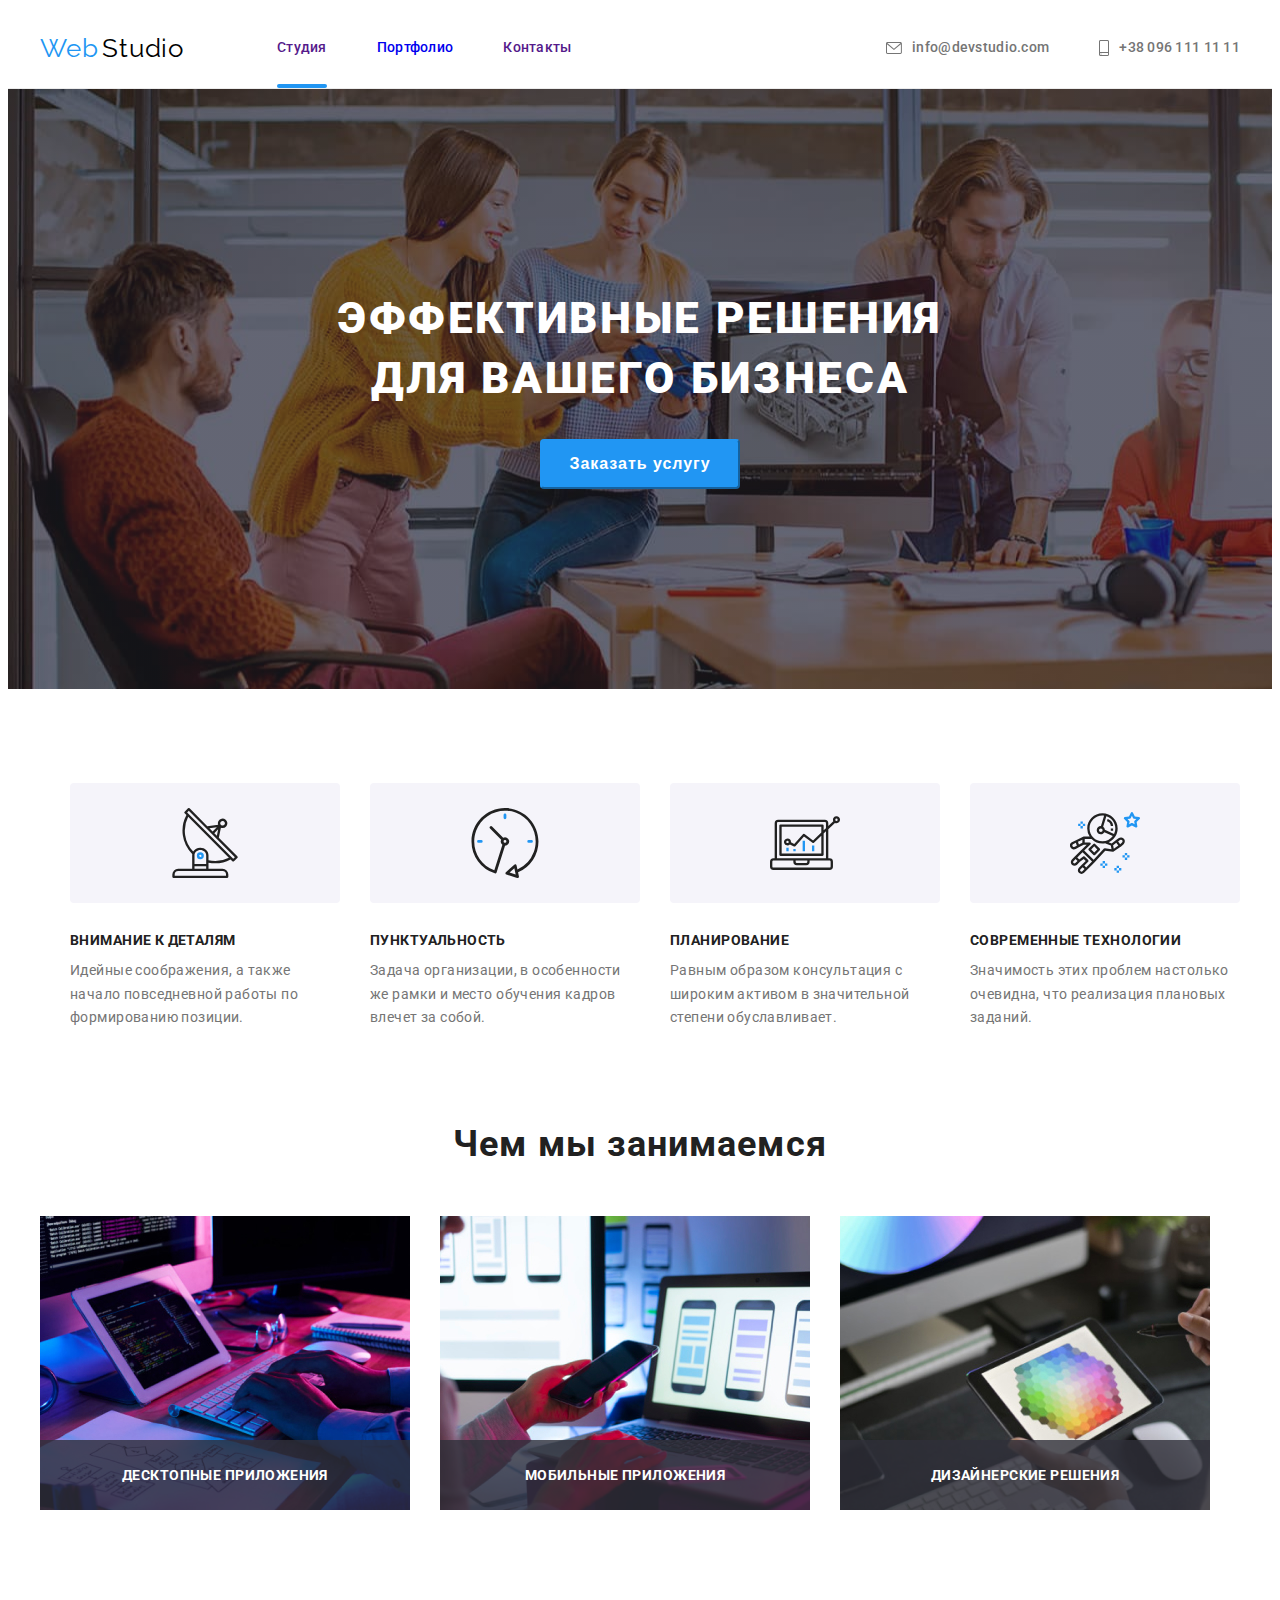
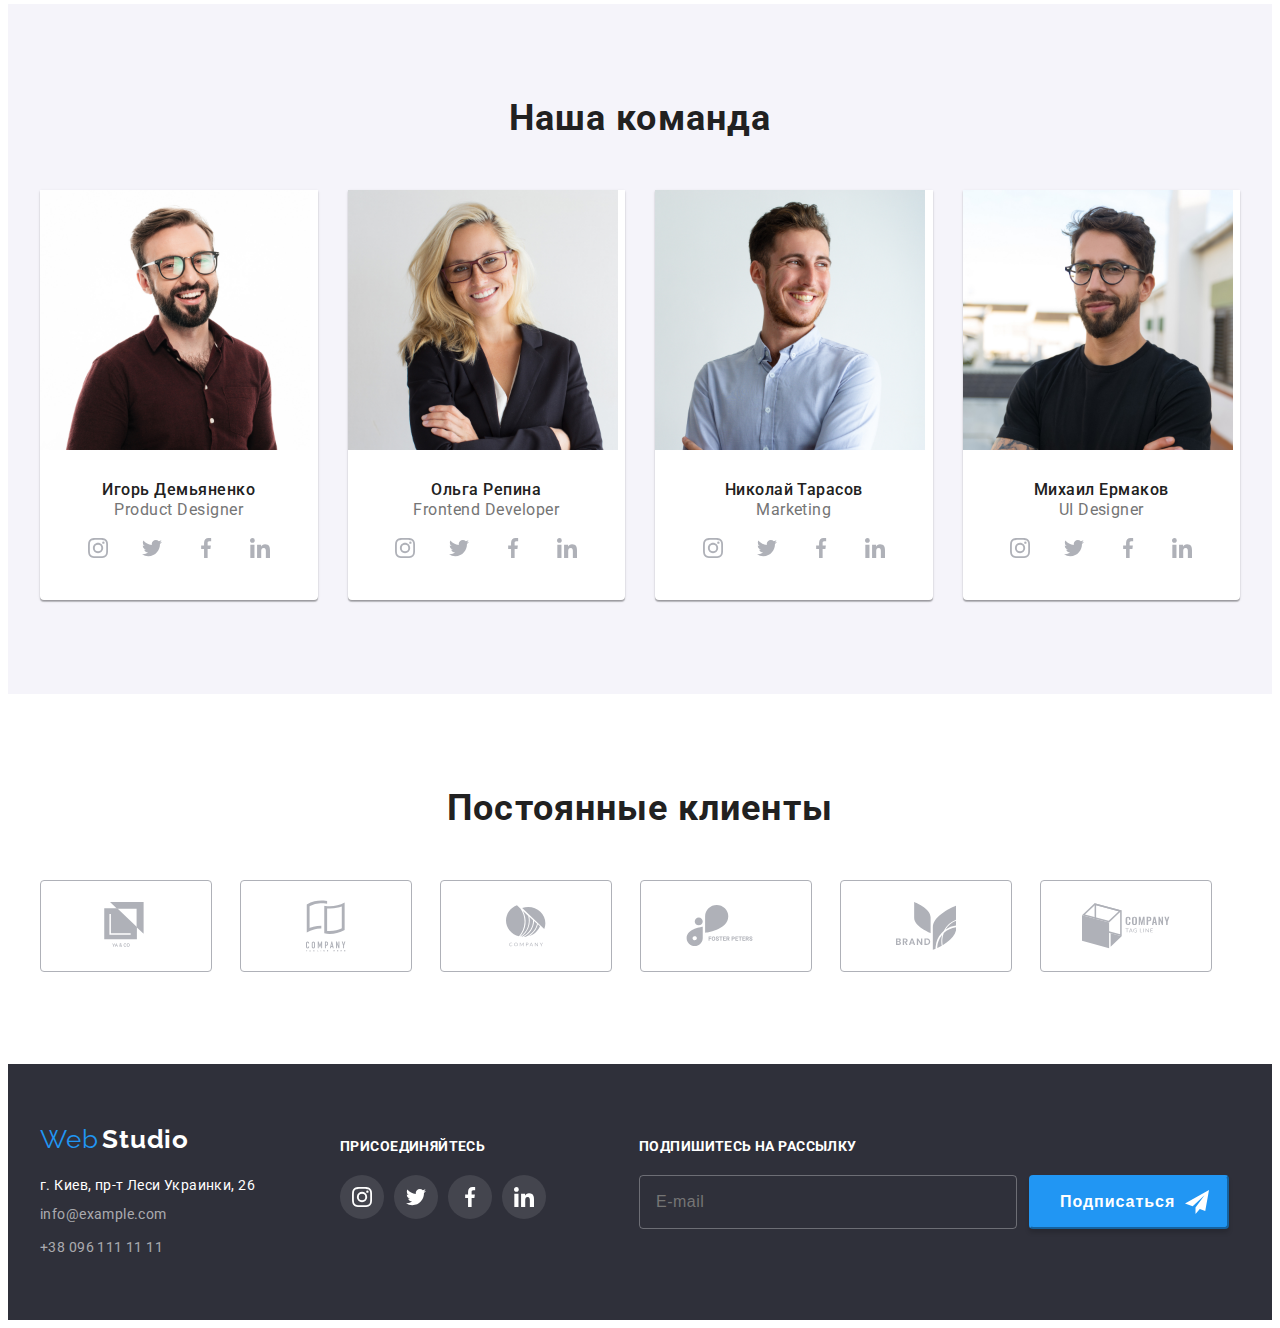
==== index.html @ baf5a460 "клонування д/з №6" ====
<!DOCTYPE html>
<html lang="ru">
<head>
    <meta charset="UTF-8">
    <meta http-equiv="X-UA-Compatible" content="IE=edge">
    <meta name="viewport" content="width=device-width, initial-scale=1.0">
    <link rel="preconnect" href="https://fonts.gstatic.com">
    <link href="https://fonts.googleapis.com/css2?family=Raleway:wght@700&family=Roboto:wght@400;500;700;900&display=swap" rel="stylesheet">
    <link rel="stylesheet" href="https://cdnjs.cloudflare.com/ajax/libs/modern-normalize/1.0.0/modern-normalize.min.css" integrity="sha512-ISS7cAi1PEhQ8jnbJpJZMd29NlhNj4AWYyLOSp2CE/CsHxTCu+r+t0D2yoJudVrd0/8fTVPUVDzY5Tvli75u/g==" crossorigin="anonymous" />
    <link rel="stylesheet" href="./css/styles.css">
    <title>Web Studio</title>
</head>
<body>
    <!--Header-->
    <header class="header">
        <div class="container">
            <div class="header-container">
                <nav class="navigation">
                    <a class="navigation-title link" href="" lang="en">
                        <span class="web">Web</span>
                        <span class="studio">Studio</span>
                    </a>
                    <ul class="navigation-list list">
                        <li class="navigation-item">
                            <a class="navigation-link link current" href="">Студия</a>
                        </li>
                        <li class="navigation-item">
                            <a class="navigation-link link" href="./portfolio.html">Портфолио</a>
                        </li>
                        <li class="navigation-item">
                            <a class="navigation-link link" href="">Контакты</a>
                        </li>
                    </ul>
                </nav>
                <ul class="communication-list list">
                    <li class="communication-list-link link">
                        <a class="mail-link link" href="mailto:info@devstudio.com">
                            <svg class="icon-mail">
                                <use href="./images/icons.svg#icon-mail" width="16px" height="12px"></use>
                            </svg>
                            info@devstudio.com
                        </a>
                    </li>
                    <li class="communication-list-link link">
                        <a class="tel-link link" href="tel:+380961111111">
                            <svg class="icon-smartphone">
                                <use href="./images/icons.svg#icon-smartphone" width="10px" height="16px"></use>
                            </svg>
                            +38 096 111 11 11
                        </a>
                    </li>
                </ul>             
            </div>
        </div>
    </header>
    <!--Main-->
    <main>

        <!--HERO-->
            <section class="hero">
                <div class="hero-area">
                    <h1 class="hero-title">Эффективные решения для вашего бизнеса</h1>
                    <button class="hero-btn" type="button" data-modal-open>Заказать услугу</button>
                </div>
            </section>

        <!--Features-->
            <section class="features">
                <div class="features-area container">
                    <ul class="features-list list">
                        <li class="features-item">
                            <div class="features-container">
                                <svg class="features-icons">
                                    <use href="./images/icons.svg#icon-antenna" width="70px" height="70px"></use>
                                </svg>
                            </div>
                            <h3 class="features-title">Внимание к деталям</h3>
                            <p class="features-text">Идейные соображения, а также начало повседневной работы по формированию позиции.</p>
                        </li>
                        <li class="features-item">
                            <div class="features-container">
                                <svg class="features-icons">
                                    <use href="./images/icons.svg#icon-clock" width="70px" height="70px"></use>
                                </svg>
                            </div>
                            <h3 class="features-title">Пунктуальность</h3>
                            <p class="features-text">Задача организации, в особенности же рамки и место обучения кадров влечет за собой.</p>
                        </li>
                        <li class="features-item">
                            <div class="features-container">
                                <svg class="features-icons">
                                    <use href="./images/icons.svg#icon-diagram" width="70px" height="70px"></use>
                                </svg>
                            </div>
                            <h3 class="features-title">Планирование</h3>
                            <p class="features-text">Равным образом консультация с широким активом в значительной степени обуславливает.</p>
                        </li>
                        <li class="features-item">
                            <div class="features-container">
                                <svg class="features-icons">
                                    <use href="./images/icons.svg#icon-astronaut" width="70px" height="70px"></use>
                                </svg>
                            </div>
                            <h3 class="features-title">Современные технологии</h3>
                            <p class="features-text">Значимость этих проблем настолько очевидна, что реализация плановых заданий.</p>
                        </li>
                    </ul>
                </div>
            </section>

        <!--About-->
            <section class="about container">
                <div class="about-area">
                    <h2 class="about-title title">Чем мы занимаемся</h2>
                    <ul class="about-list list">
                        <li class="about-img">
                          <img class="about-img-item" src="./images/about/about-1.jpg" alt="чем мы занимаемся" width="370" height="294">
                          <div class="img-text-container">
                            <p class="about-img-text">Десктопные приложения</p>
                          </div>                         
                        </li>
                        <li class="about-img">
                           <img class="about-img-item" src="./images/about/about-2.jpg" alt="чем мы занимаемся" width="370" height="294">
                           <div class="img-text-container">
                            <p class="about-img-text">Мобильные приложения</p>
                           </div>
                            
                        </li>
                        <li class="about-img">
                           <img class="about-img-item" src="./images/about/about-3.jpg" alt="чем мы занимаемся" width="370" height="294">
                           <div class="img-text-container">
                            <p class="about-img-text">Дизайнерские решения</p>
                           </div>
                           
                        </li>
                    </ul>
                </div>
            </section>

        <!--Team-->
            <section class="team">
                <div class="team-area container">
                    <h2 class="team-title title">Наша команда</h2>
                    <ul class="team-list list">
                        <li class="team-info">
                            <img class="team-img" src="./images/team/igor.jpg" alt="Игорь Демьяненко" width="270" height="260">
                            <div class="team-info-container">
                                <h3 class="team-developer" lang="ru">Игорь Демьяненко</h3>
                                <p class="team-developer-direction" lang="en">Product Designer</p>
                                    <ul class="team-social-list">
                                        <li class="social-list list">
                                            <a href="" class="social-link link">
                                                <svg class="social-link-icon">
                                                    <use href="./images/icons.svg#icon-instagram" width="20px" height="20px"></use>
                                                </svg>
                                            </a>
                                        </li>
                                        <li class="social-list list">
                                            <a href="" class="social-link link">
                                                <svg class="social-link-icon">
                                                    <use href="./images/icons.svg#icon-twitter" width="20px" height="20px"></use>
                                                </svg>
                                            </a>
                                        </li>
                                        <li class="social-list list">
                                            <a href="" class="social-link link">
                                                <svg class="social-link-icon">
                                                    <use href="./images/icons.svg#icon-facebook" width="20px" height="20px"></use>
                                                </svg>
                                            </a>
                                        </li>
                                        <li class="social-list list">
                                            <a href="" class="social-link link">
                                                <svg class="social-link-icon">
                                                    <use href="./images/icons.svg#icon-linkedin" width="20px" height="20px"></use>
                                                </svg>
                                            </a>
                                        </li>
                                    </ul> 
                            </div>

                        </li>
                        <li class="team-info">
                            <img class="team-img" src="./images/team/olga.jpg" alt="Ольга Репина" width="270" height="260">
                            <div class="team-info-container">
                                <h3 class="team-developer" lang="ru">Ольга Репина</h3>
                                <p class="team-developer-direction" lang="en">Frontend Developer</p>
                                <ul class="team-social-list">
                                        <li class="social-list list">
                                            <a href="" class="social-link link">
                                                <svg class="social-link-icon">
                                                    <use href="./images/icons.svg#icon-instagram" width="20px" height="20px"></use>
                                                </svg>
                                            </a>
                                        </li>
                                        <li class="social-list list">
                                            <a href="" class="social-link link">
                                                <svg class="social-link-icon">
                                                    <use href="./images/icons.svg#icon-twitter" width="20px" height="20px"></use>
                                                </svg>
                                            </a>
                                        </li>
                                        <li class="social-list list">
                                            <a href="" class="social-link link">
                                                <svg class="social-link-icon">
                                                    <use href="./images/icons.svg#icon-facebook" width="20px" height="20px"></use>
                                                </svg>
                                            </a>
                                        </li>
                                        <li class="social-list list">
                                            <a href="" class="social-link link">
                                                <svg class="social-link-icon">
                                                    <use href="./images/icons.svg#icon-linkedin" width="20px" height="20px"></use>
                                                </svg>
                                            </a>
                                        </li>
                                    </ul>
                            </div>
                        </li>
                        <li class="team-info">
                            <img class="team-img" src="./images/team/nikolai.jpg" alt="Николай Тарасов" width="270" height="260">
                            <div class="team-info-container">
                                <h3 class="team-developer" lang="ru">Николай Тарасов</h3>
                                <p class="team-developer-direction" lang="en">Marketing</p>
                                <ul class="team-social-list">
                                        <li class="social-list list">
                                            <a href="" class="social-link link">
                                                <svg class="social-link-icon">
                                                    <use href="./images/icons.svg#icon-instagram" width="20px" height="20px"></use>
                                                </svg>
                                            </a>
                                        </li>
                                        <li class="social-list list">
                                            <a href="" class="social-link link">
                                                <svg class="social-link-icon">
                                                    <use href="./images/icons.svg#icon-twitter" width="20px" height="20px"></use>
                                                </svg>
                                            </a>
                                        </li>
                                        <li class="social-list list">
                                            <a href="" class="social-link link">
                                                <svg class="social-link-icon">
                                                    <use href="./images/icons.svg#icon-facebook" width="20px" height="20px"></use>
                                                </svg>
                                            </a>
                                        </li>
                                        <li class="social-list list">
                                            <a href="" class="social-link link">
                                                <svg class="social-link-icon">
                                                    <use href="./images/icons.svg#icon-linkedin" width="20px" height="20px"></use>
                                                </svg>
                                            </a>
                                        </li>
                                    </ul>
                            </div>
                        </li>
                        <li class="team-info">
                            <img class="team-img" src="./images/team/michail.jpg" alt="Михаил Ермаков" width="270" height="260">
                            <div class="team-info-container">
                                <h3 class="team-developer" lang="ru">Михаил Ермаков</h3>
                                <p class="team-developer-direction" lang="en">UI Designer</p>
                                <ul class="team-social-list">
                                        <li class="social-list list">
                                            <a href="" class="social-link link">
                                                <svg class="social-link-icon">
                                                    <use href="./images/icons.svg#icon-instagram" width="20px" height="20px"></use>
                                                </svg>
                                            </a>
                                        </li>
                                        <li class="social-list list">
                                            <a href="" class="social-link link">
                                                <svg class="social-link-icon">
                                                    <use href="./images/icons.svg#icon-twitter" width="20px" height="20px"></use>
                                                </svg>
                                            </a>
                                        </li>
                                        <li class="social-list list">
                                            <a href="" class="social-link link">
                                                <svg class="social-link-icon">
                                                    <use href="./images/icons.svg#icon-facebook" width="20px" height="20px"></use>
                                                </svg>
                                            </a>
                                        </li>
                                        <li class="social-list list">
                                            <a href="" class="social-link link">
                                                <svg class="social-link-icon">
                                                    <use href="./images/icons.svg#icon-linkedin" width="20px" height="20px"></use>
                                                </svg>
                                            </a>
                                        </li>
                                    </ul>
                            </div>
                        </li>
                    </ul>
                </div>
            </section>
        <!--Clients-->
        <section class="clients">
            <div class="clients-container container">
                <h2 class="clients-title title">Постоянные клиенты</h2>
                <ul class="clients-list list">
                    <li class="clients-list-link link">                       
                            <a class="clients-link" href="">
                                <svg class="clients-icon icon-1">
                                    <use href="./images/icons.svg#icon-logo1" width="44px" height="48px"></use>
                                </svg>
                            </a>
                            </li>
                    <li class="clients-list-link link">
                        <a class="clients-link" href="">
                            <svg class="clients-icon icon-2">
                                <use href="./images/icons.svg#icon-logo2" width="40px" height="52px"></use>
                            </svg>
                        </a>
                    </li>
                    <li class="clients-list-link link">
                        <a class="clients-link" href="">
                            <svg class="clients-icon icon-3">
                                <use href="./images/icons.svg#icon-logo3" width="40px" height="42px"></use>
                            </svg>
                        </a>
                    </li>
                    <li class="clients-list-link link">
                        <a class="clients-link" href="">
                            <svg class="clients-icon icon-4">
                                <use href="./images/icons.svg#icon-logo4" width="80px" height="42px"></use>
                            </svg>
                        </a>
                    </li>
                    <li class="clients-list-link link">
                        <a class="clients-link" href="">
                            <svg class="clients-icon icon-5">
                                <use href="./images/icons.svg#icon-logo5" width="60px" height="48px"></use>
                            </svg>
                        </a>
                    </li>
                    <li class="clients-list-link link">
                        <a class="clients-link" href="">
                            <svg class="clients-icon icon-6">
                                <use href="./images/icons.svg#icon-logo6" width="88px" height="46px"></use>
                            </svg>
                        </a>
                    </li>

                </ul>
            </div>
        </section>
    </main>
    <!--Footer-->
    <footer class="footer">
        <div class="footer-container container">
            <div class="footer-item-container">
                <a class="footer-title link" href="" lang="en">
                    <div class="footer-title-container">
                        <span class="web">Web</span>
                        <span class="footer-studio">Studio</span>
                    </div>
                </a>
                <address class="address container">
                    <div class="add-container">
                        <ul class="address-list list">
                            <li class="add-list-link">
                                <a class="address-link link" href="https://goo.gl/maps/1xMKTDYnkmWsLrc38" target="blank">г.
                                    Киев,
                                    пр-т
                                    Леси Украинки, 26
                                </a>
                            </li>
                            <li class="add-list-link">
                                <a class="address-mail-tel link" href="mailto:info@example.com">info@example.com</a>
                            </li>
                            <li class="add-list-link">
                                <a class="address-mail-tel link" href="tel:+380961111111">+38 096 111 11 11</a>
                            </li>
                        </ul>
                    </div>
                </address>
            </div>
            <div class="social-container">
                <b class="social-title">присоединяйтесь</b>
                <ul class="footer-social-list list">
                    <li class="footer-social-links">
                        <a href="" class="footer-social-link link">
                            <svg class="social-link-icon">
                                <use href="./images/icons.svg#icon-instagram" width="20px" height="20px"></use>
                            </svg>
                        </a>
                    </li>
                    <li class="footer-social-links">
                        <a href="" class="footer-social-link link">
                            <svg class="social-link-icon">
                                <use href="./images/icons.svg#icon-twitter" width="20px" height="20px"></use>
                            </svg>
                        </a>
                    </li>
                    <li class="footer-social-links">
                        <a href="" class="footer-social-link link">
                            <svg class="social-link-icon">
                                <use href="./images/icons.svg#icon-facebook" width="20px" height="20px"></use>
                            </svg>
                        </a>
                    </li>
                    <li class="footer-social-links">
                        <a href="" class="footer-social-link link">
                            <svg class="social-link-icon">
                                <use href="./images/icons.svg#icon-linkedin" width="20px" height="20px"></use>
                            </svg>
                        </a>
                    </li>
                </ul>
            </div>
            <form action="" class="footer-active-form">
                <div class="footer-active">
                    <b class="footer-active-title">Подпишитесь на рассылку</b>
                    <label class="footer-mail">
                        <input type="email" name="footer-user-mail" class="footer-user-mail" placeholder="E-mail" autocomplete="off">
                        <button type="submit" class="footer-btn">Подписаться
                            <svg class="footer-btn-icon" width="24" height="24">
                                <use href="./images/icons.svg#icon-footer-send"></use>
                            </svg>
                        </button>
                    </label>  
                </div>
            </form>
          
        </div>
    </footer>

<!--Modal window-->

    <div class="backdrop is-hidden" data-modal>
        <div class="modal">
            <button class="modal-close-btm" type="button" data-modal-close>
                <svg class="close-btm-item" width="18px" height="18px">
                    <use href="./images/icons.svg#icon-close-btm"></use>
                </svg>
            </button>

            <b class="modal-title">Оставьте свои данные, мы вам перезвоним</b>

            <form action="" class="modal-form">

                <label class="modal-form-field">
                    Имя
                    <span class="modal-form-input-wrapper">
                        <input type="text" name="user-name" class="modal-form-input" minlength="2" autocomplete="off">
                        <svg class="modal-icon icon-modal-name">
                            <use href="./images/icons.svg#icon-modal-name" width="12px" height="12px"></use>
                        </svg>
                    </span>
                </label>
                <label class="modal-form-field">
                    Телефон
                    <span class="modal-form-input-wrapper">
                        <input type="tel" name="user-phone" class="modal-form-input" pattern="[0-9]{3}-[0-9]{3}-[0-9]{2}-[0-9]{2}"
                            title="096-111-11-11" autocomplete="off">
                        <svg class="modal-icon icon-modal-tel">
                            <use href="./images/icons.svg#icon-modal-tel" width="13px" height="13px"></use>
                        </svg>
                    </span>
                </label>
                <label class="modal-form-field">
                    Почта
                    <span class="modal-form-input-wrapper">
                        <input type="email" name="user-mail" class="modal-form-input" autocomplete="off">
                        <svg class="modal-icon icon-modal-mail">
                            <use href="./images/icons.svg#icon-modal-mail" width="15px" height="12px"></use>
                        </svg>
                    </span>
                </label>
                <label class="modal-form-field">
                    Комментарий
                    <textarea name="user-message" class="modal-form-message" placeholder="Введите текст"></textarea>
                </label>
                <input type="checkbox" id="user-term" name="user-term" class="modal-form-term visually-hidden">
                <label for="user-term" class="modal-form-check-desc">Соглашаюсь с рассылкой и принимаю&nbsp;
                         <a class="modal-link" href="">Условия договора</a>
                </label>
                    <button type="submit" class="modal-form-btn">Отправить</button>
            </form>      
        </div>
    </div>

    <script src="./js/modal.js"></script>
</body>
</html>
---- css/styles.css ----
/* ===============UTILITES==============*/

:root {
  --main-font: "Roboto", sans-serif;
  --secondary-font: "Raleway", sans-serif;
  --btm-color: #2196f3;
  --main-color: #212121;
  --features-margtop: 10px;
  --features-margleft: 30px;
  --accent-color: #2196f3;
}

.link {
  text-decoration: none;
}

.list {
  list-style: none;
}

.address {
  font-style: normal;
}

body {
  font-family: var(--main-font);
  color: var(--main-color);
}

.container {
  width: 1200px;
  margin: 0 auto;
  padding-left: 15px;
  padding-right: 15px;
}

h1,
h2,
h3,
h4,
h5,
h6 {
  margin: 0;
}

img,
a,
p {
  display: block;
}

ul,
ol,
p {
  margin: 0px;
  padding: 0px;
}

.visually-hidden {
  position: absolute;
  clip: rect(1px 1px 1px 1px); /* IE6, IE7 */
  clip: rect(1px, 1px, 1px, 1px);
  padding: 0;
  border: 0;
  height: 1px;
  width: 1px;
  overflow: hidden;
}

/* ===============END UTILITES==============*/

/* ===============HEADER==============*/
.header {
  border-bottom: 1px solid #ececec;
}

.header-container {
  max-height: 80px;
  display: flex;
  align-items: center;
}

.navigation {
  display: flex;
  align-items: center;
}
.navigation-title {
  margin-right: 93px;
}

.web {
  font-family: var(--secondary-font);
  font-size: 26px;
  line-height: 1.19;
  letter-spacing: 0.03em;
  color: #2196f3;
}

.studio {
  padding-top: 24px;
  padding-bottom: 25px;

  font-family: var(--secondary-font);
  font-size: 26px;
  line-height: 1.19;
  letter-spacing: 0.03em;
  color: #000000;
}

.navigation-list {
  margin: 0;
  display: flex;
  padding-left: 0;
}

.navigation-item:not(:last-child) {
  margin-right: 50px;
}

.navigation-item {
  position: relative;
}

.navigation-link {
  padding-top: 32px;
  padding-bottom: 32px;
  display: block;
  font-weight: 500;
  font-size: 14px;
  line-height: 1.14;
  letter-spacing: 0.02em;

  transition: color 250ms cubic-bezier(0.4, 0, 0.2, 1);
}

.current::after {
  position: absolute;

  content: "";
  display: block;
  width: 100%;
  height: 4px;
  bottom: 0;
  background-color: #2196f3;
  border-radius: 2px;

  opacity: 1;
}

.navigation-link:hover,
.navigation-link:focus {
  color: var(--btm-color);
  transition: color 250ms cubic-bezier(0.4, 0, 0.2, 1);
}

.communication-list {
  margin: 0px;
  display: flex;
  align-items: center;
  margin-left: auto;
}

.mail-link {
  display: flex;
  justify-content: center;
  align-items: center;

  margin-right: 50px;
  margin-left: auto;

  padding-top: 32px;
  padding-bottom: 32px;

  font-weight: 500;
  font-size: 14px;
  line-height: 1.14;
  letter-spacing: 0.02em;

  color: #757575;

  transition: color 250ms cubic-bezier(0.4, 0, 0.2, 1),
    fill 250ms cubic-bezier(0.4, 0, 0.2, 1);
}

.mail-link:hover,
.mail-link:focus {
  color: var(--btm-color);
  fill: var(--btm-color);

  transition: color 250ms cubic-bezier(0.4, 0, 0.2, 1),
    fill 250ms cubic-bezier(0.4, 0, 0.2, 1);
}

.icon-mail {
  width: 16px;
  height: 12px;
  margin-right: 10px;
  fill: currentColor;
}

.tel-link {
  display: flex;
  justify-content: center;
  align-items: center;

  padding-top: 32px;
  padding-bottom: 32px;

  font-weight: 500;
  font-size: 14px;
  line-height: 1.14;
  letter-spacing: 0.02em;
  color: #757575;

  transition: color 250ms cubic-bezier(0.4, 0, 0.2, 1),
    fill 250ms cubic-bezier(0.4, 0, 0.2, 1);
}

.tel-link:hover,
.tel-link:focus {
  color: var(--btm-color);
  fill: var(--btm-color);

  transition: color 250ms cubic-bezier(0.4, 0, 0.2, 1),
    fill 250ms cubic-bezier(0.4, 0, 0.2, 1);
}

.icon-smartphone {
  width: 10px;
  height: 16px;
  margin-right: 10px;
  fill: currentColor;
}

/* ===============END HEADER==============*/

/* ===============HERO==============*/
.hero {
  margin-bottom: 94px;
}

.hero-area {
  background-color: #2f303a;
  background-image: linear-gradient(
      rgba(47, 48, 58, 0.4),
      rgba(47, 48, 58, 0.4)
    ),
    url("../images/hero/bg.jpg");
  background-repeat: no-repeat;
  background-size: cover;
  text-align: center;
}

.hero-title {
  margin: auto;
  padding-top: 200px;
  margin-bottom: 30px;
}

.hero-title {
  width: 696px;
  font-weight: 900;
  font-size: 44px;
  line-height: 1.36;
  letter-spacing: 0.06em;
  text-transform: uppercase;
  color: #ffffff;
}

.hero-btn {
  width: 200px;
  height: 50px;
  padding: 0;
  margin-bottom: 200px;
}

.hero-btn {
  border-radius: 4px;
  border-color: var(--btm-color);

  font-weight: bold;
  font-size: 16px;
  line-height: 1.87;
  letter-spacing: 0.06em;
  cursor: pointer;
  background-color: var(--btm-color);
  color: white;
}
/* ===============END HERO==============*/

/* ===============FEATURES==============*/
.features {
  padding: 0%;
}

.features-area {
  margin-bottom: 94px;
}

.features-list {
  margin: 0px;
  padding-left: 0px;

  display: flex;
  margin-top: (-1 * var(--features-margtop));
  margin-left: (-1 * var(--features-margleft));
}

.features-item {
  flex-basis: calc((100%-90px) / 4);
  margin-left: var(--features-margleft);
}

.features-container {
  display: flex;
  width: 270px;
  height: 120px;
  background-color: #f5f4fa;
  border-radius: 4px;
  align-items: center;
  justify-content: center;

  margin-bottom: 30px;
}

.features-icons {
  width: 70px;
  height: 70px;
}

.features-title {
  font-weight: bold;
  font-size: 14px;
  line-height: 1.14;
  letter-spacing: 0.03em;
  text-transform: uppercase;
}
.features-text {
  margin-top: 10px;
  font-size: 14px;
  line-height: 1.71;
  letter-spacing: 0.03em;
  color: #757575;
}
/* ===============END FEATURES==============*/
/* ===============ABOUT==============*/
.about-area {
  text-align: center;
}

.about-list {
  display: flex;
  margin-top: 50px;
  margin-bottom: 94px;
  padding-left: 0px;
}

.about-img:not(:last-child) {
  padding-right: 30px;
}

.about-img {
  position: relative;
}

.img-text-container {
  position: absolute;

  display: flex;
  width: 370px;
  height: 70px;
  background-color: rgba(47, 48, 58, 0.8);

  align-items: center;
  justify-content: center;

  bottom: 0;
}

.about-img-text {
  font-family: var(--main-font);
  font-style: normal;
  font-weight: bold;
  font-size: 14px;
  line-height: 16px;
  letter-spacing: 0.03em;
  text-transform: uppercase;
  color: #ffffff;
}

.title {
  font-weight: bold;
  font-size: 36px;
  line-height: 1.16;
  letter-spacing: 0.03em;
}
/* ===============END ABOUT==============*/

/* ===============TEAM==============*/
.team {
  padding-bottom: 94px;
  background-color: #f5f4fa;
}

.team-title {
  text-align: center;
  padding-top: 94px;
  padding-bottom: 50px;
}
.team-list {
  display: flex;
  flex-wrap: wrap;
  margin-right: -30px;
  margin-top: -50px;
  padding-left: 0px;
  margin-bottom: 0px;
}

.team-info {
  flex-basis: calc((100% / 4) - 30px);
  margin-right: 30px;
  margin-top: 50px;

  width: 270px;
  background-color: #ffffff;
  box-shadow: 0px 1px 3px rgba(0, 0, 0, 0.12), 0px 1px 1px rgba(0, 0, 0, 0.14),
    0px 2px 1px rgba(0, 0, 0, 0.2);
  border-radius: 0px 0px 4px 4px;
}

.team-img {
  margin-bottom: 30px;
}
.team-info-container {
  text-align: center;
}

.team-developer {
  margin-bottom: 10px;

  font-weight: 500;
  font-size: 16px;
  line-height: 1.19;
  letter-spacing: 0.03em;
}

.team-developer-direction {
  margin: 0px;

  font-size: 16px;
  line-height: 1.19px;
  letter-spacing: 0.03em;
  color: #757575;
}

.team-social-list {
  display: flex;

  padding-left: 0px;
  align-items: center;
  justify-content: center;

  margin-top: 16px;
  margin-bottom: 30px;
}

.social-list:not(:last-child) {
  margin-right: 10px;
}

.social-link {
  display: flex;
  align-items: center;
  justify-content: center;
  width: 44px;
  height: 44px;
  fill: #afb1b8;

  transition: fill 250ms cubic-bezier(0.4, 0, 0.2, 1),
    background-color 250ms cubic-bezier(0.4, 0, 0.2, 1);
}

.social-link:hover,
.social-link:focus {
  border-radius: 50%;
  background-color: var(--btm-color);
  fill: #ffffff;

  transition: fill 250ms cubic-bezier(0.4, 0, 0.2, 1),
    background-color 250ms cubic-bezier(0.4, 0, 0.2, 1);
}

.social-link-icon {
  width: 20px;
  height: 20px;
}

/*.social-link-icon:hover,
.social-link-icon:focus {
  fill: #ffffff;
}/*

/* ===============END TEAM==============*/

/* ===============CLIENTS==============*/

.clients-container {
  padding-top: 94px;
  padding-bottom: 94px;
  text-align: center;
}

.clients-title {
  text-align: center;
  padding-bottom: 50px;
}

.clients-list {
  margin: 0;
  padding: 0;

  display: flex;
  text-align: center;
}

.clients-list-link {
  width: 170px;
  height: 90px;
}

.clients-list-link:not(:last-child) {
  margin-right: 30px;
}

.clients-link {
  width: 100%;
  height: 100%;
  display: flex;
  align-items: center;
  justify-content: center;
  border: 1px solid #afb1b8;
  border-radius: 4px;
  fill: #afb1b8;

  transition: fill 250ms cubic-bezier(0.4, 0, 0.2, 1),
    border-color 250ms cubic-bezier(0.4, 0, 0.2, 1);
}

.clients-link:focus,
.clients-link:hover {
  border-color: var(--btm-color);
  fill: var(--btm-color);

  transition: fill 250ms cubic-bezier(0.4, 0, 0.2, 1),
    border-color 250ms cubic-bezier(0.4, 0, 0.2, 1);
}

.icon-1 {
  width: 44px;
  height: 48px;
}

.icon-2 {
  width: 40px;
  height: 52px;
}
.icon-3 {
  width: 40px;
  height: 42px;
}
.icon-4 {
  width: 80px;
  height: 42px;
}
.icon-5 {
  width: 60px;
  height: 48px;
}
.icon-6 {
  width: 88px;
  height: 46px;
}

/* ===============END CLIENTS==============*/

/* ===============FOOTER==============*/
.footer {
  background-color: #2f303a;
  padding-top: 60px;
  padding-bottom: 60px;
}

.footer-container {
  display: flex;
}

.footer-item-container {
  width: 230px;
  margin-right: 70px;
}

.footer-studio {
  font-family: var(--secondary-font);
  font-weight: bold;
  font-size: 26px;
  line-height: 1.19;
  letter-spacing: 0.03em;
  color: #ffffff;
}
.address {
  padding: 0px;
  display: block;
  margin: 0px;
  height: 100%;
}

.address-list {
  display: block;
  margin: auto;
  padding: 0px;
  margin-top: 20px;
}

.address-link {
  display: inline-block;
  font-size: 14px;
  line-height: 1.71px;
  letter-spacing: 0.03em;
  color: #ffffff;
}
.add-list-link:not(:first-child) {
  margin-top: 9px;
}
.address-mail-tel {
  font-size: 14px;
  line-height: 1.71;
  letter-spacing: 0.03em;
  color: rgba(255, 255, 255, 0.6);
}

.social-container {
  height: 100%;
  padding-top: 12px;
}

.social-title {
  font-weight: bold;
  font-size: 14px;
  line-height: 16px;
  letter-spacing: 0.03em;
  text-transform: uppercase;
  color: #ffffff;
}

.footer-social-list {
  display: flex;
  margin-top: 20px;
}

.footer-social-link:hover,
.footer-social-link:focus {
  background-color: #2196f3;

  transition: background-color 250ms cubic-bezier(0.4, 0, 0.2, 1);
}

.footer-social-link .social-link-icon {
  fill: #ffffff;
}
.footer-social-links:not(:last-child) {
  margin-right: 10px;
}

.footer-social-link {
  display: flex;
  width: 44px;
  height: 44px;
  border-radius: 50%;
  background-color: rgba(255, 255, 255, 0.1);
  align-items: center;
  justify-content: center;

  transition: background-color 250ms cubic-bezier(0.4, 0, 0.2, 1);
}

.footer-active-title {
  font-family: var(--main-font);
  font-size: 14px;
  line-height: 16px;
  letter-spacing: 0.03em;
  text-transform: uppercase;
  color: #ffffff;
}

.footer-active {
  padding-top: 12px;
  margin-left: 93px;
}

.footer-mail {
  display: flex;
  margin-top: 20px;
}

.footer-user-mail {
  width: 358px;
  padding-left: 16px;
  border: 1px solid rgba(255, 255, 255, 0.3);
  border-radius: 4px;
  background-color: inherit;

  font-size: 16px;
  line-height: 20px;
  letter-spacing: 0.03em;
  color: rgba(255, 255, 255, 0.6);
  outline: none;
}

.footer-btn {
  display: flex;
  align-items: center;
  margin-left: 12px;

  width: 200px;
  padding-left: 29px;
  padding-top: 10px;
  padding-bottom: 10px;

  background-color: var(--btm-color);
  border-color: var(--btm-color);
  box-shadow: 0px 4px 4px rgba(0, 0, 0, 0.15);
  border-radius: 4px;

  font-size: 16px;
  font-weight: bold;
  line-height: 30px;
  letter-spacing: 0.06em;
  color: #ffffff;

  cursor: pointer;
  transition: background-color 250ms cubic-bezier(0.4, 0, 0.2, 1);
}

.footer-btn:focus {
  background-color: #188ce8;
}

.footer-btn-icon {
  margin-left: 10px;
}

/* ===============PORTFOLIO==============*/

/* ===============BUTTONS==============*/

.buttons-list {
  display: flex;
  justify-content: center;
  margin-top: 94px;
  margin-bottom: 0px;
  padding: 0px;
}

.buttons-item:not(:last-child) {
  margin-right: 8px;
}
.buttions-item {
}

.buttons-link {
  padding: 6px 22px;

  font-weight: 500;
  font-size: 16px;
  line-height: 1.62;
  letter-spacing: 0.03em;
  background-color: #f5f4fa;
  cursor: pointer;
  border-radius: 4px;
  border-color: #f5f4fa;

  transition: background-color 250ms cubic-bezier(0.4, 0, 0.2, 1),
    color 250ms cubic-bezier(0.4, 0, 0.2, 1);
}
.buttons-link:hover,
.buttons-link:focus {
  color: #ffffff;
  background-color: var(--btm-color);

  transition: background-color 250ms cubic-bezier(0.4, 0, 0.2, 1),
    color 250ms cubic-bezier(0.4, 0, 0.2, 1);
}

/* ===============END BUTTONS==============*/

/* ===============CATEGORY==============*/

.category-list {
  margin-top: 50px;
  margin-bottom: 94px;
  padding-right: -30px;

  display: flex;
  flex-wrap: wrap;
  padding: 0;
}

.category-items {
  flex-basis: calc((100% -90px) / 3);

  background: #ffffff;
  box-sizing: border-box;

  margin-bottom: 30px;
}

.category-items:hover,
.category-items:focus {
  box-shadow: 0px 1px 1px rgba(0, 0, 0, 0.12), 0px 4px 4px rgba(0, 0, 0, 0.06),
    1px 4px 6px rgba(0, 0, 0, 0.16);
}

.category-container {
  border: 1px solid #eeeeee;
  border-top: none;
  max-width: 370px;
}

.category-img-wrapper {
  position: relative;
  overflow: hidden;
}

.overlay {
  position: absolute;

  width: 370px;
  height: 100%;
  top: 0;
  left: 0;

  font-family: var(--main-font);
  font-size: 18px;
  line-height: 28px;
  letter-spacing: 0.03em;
  color: #ffffff;
  padding: 30px 20px;
  background-color: rgba(33, 150, 243, 0.9);

  overflow: auto;
  transform: translateY(100%);
  opacity: 0;
  transition: transform 250ms cubic-bezier(0.4, 0, 0.2, 1),
    opacity 250ms cubic-bezier(0.4, 0, 0.2, 1);
}

.category-img-wrapper:focus .overlay,
.category-img-wrapper:hover .overlay {
  transform: translateY(0%);
  opacity: 1;
  transition: transform 250ms cubic-bezier(0.4, 0, 0.2, 1),
    opacity 250ms cubic-bezier(0.4, 0, 0.2, 1);
}

.category-title {
  padding-left: 24px;
  padding-top: 20px;

  font-weight: bold;
  font-size: 18px;
  line-height: 36px;
  letter-spacing: 0.06em;
}
.category-name {
  margin-top: 4px;
  padding-left: 24px;
  margin-bottom: 20px;

  font-size: 16px;
  line-height: 1.87;
  letter-spacing: 0.03em;
  color: #757575;
}

/* ===============END CATEGORY==============*/

/* ===============MODAL WINDOW==============*/

.backdrop {
  position: fixed;
  top: 0;
  left: 0;
  width: 100vw;
  height: 100vh;
  background-color: rgba(0, 0, 0, 0.5);
  transition: 250ms cubic-bezier(0.4, 0, 0.2, 1);
}

.modal {
  position: absolute;
  top: 50%;
  left: 50%;
  transform: translate(-50%, -50%);
  width: 528px;
  height: 580px;
  background-color: white;
}

.modal-close-btm {
  position: absolute;
  top: 8px;
  right: 8px;
  display: flex;
  width: 30px;
  height: 30px;
  background-color: white;
  border: 1px solid rgba(0, 0, 0, 0.1);
  border-radius: 50%;
  cursor: pointer;
  align-items: center;

  transition: fill 250ms cubic-bezier(0.4, 0, 0.2, 1);
}

.modal-close-btm:focus,
.modal-close-btm:hover {
  fill: var(--accent-color);
}

.is-hidden {
  opacity: 0;
  visibility: hidden;
  pointer-events: none;
}

.modal-title {
  display: block;
  font-family: var(--main-font);
  font-weight: bold;
  font-size: 20px;
  line-height: 23px;
  letter-spacing: 0.03em;
  padding-left: 48px;
  padding-top: 39px;
}

.modal-form {
  display: flex;
  flex-direction: column;
  padding-left: 48px;
  padding-right: 32px;
}

.modal-form-field {
  margin-top: 10px;
  font-style: var(--main-font);
  font-size: 12px;
  line-height: 14px;
  letter-spacing: 0.01em;
  color: #757575;
}

.modal-form-input-wrapper {
  display: block;
  position: relative;
  margin-top: 4px;
}

.modal-form-input {
  width: 100%;
  height: 40px;
  border: 1px solid rgba(33, 33, 33, 0.2);
  border-radius: 4px;

  padding-left: 42px;
  transition: border 250ms cubic-bezier(0.4, 0, 0.2, 1);
  cursor: pointer;
}

.modal-form-input:focus {
  outline: none;
  border: 1px solid var(--accent-color);
  border-radius: 4px;
}

.modal-icon {
  position: absolute;
  top: 50%;
  transform: translateY(-50%);
  left: 12px;

  cursor: pointer;
  transition: fill 250ms cubic-bezier(0.4, 0, 0.2, 1);
}

.modal-form-input:focus + .modal-icon {
  fill: var(--accent-color);
}

.icon-modal-name {
  width: 12px;
  height: 12px;
}

.icon-modal-tel {
  width: 13px;
  height: 13px;
}
.icon-modal-mail {
  width: 15px;
  height: 12px;
}

.modal-form-message {
  width: 100%;
  height: 120px;
  border: 1px solid rgba(33, 33, 33, 0.2);
  border-radius: 4px;
  margin-top: 4px;
  padding: 12px 16px;

  resize: none;
  transition: border 250ms cubic-bezier(0.4, 0, 0.2, 1);
}

.modal-form-message:focus {
  outline: none;
  border: 1px solid var(--accent-color);
  border-radius: 4px;
}

.modal-form-message::placeholder {
  color: rgba(117, 117, 117, 0.5);
}

.modal-form-check-desc {
  display: flex;
  justify-content: center;
  align-items: center;
  margin-top: 20px;
  font-style: var(--main-font);
  font-size: 14px;
  line-height: 24px;
  letter-spacing: 0.01em;
  color: #757575;
}

.modal-form-check-desc::before {
  display: block;
  margin-right: 8px;
  content: "";
  width: 16px;
  height: 15px;
  border: 2px solid #212121;
  border-radius: 2px;
  cursor: pointer;
}

.modal-form-term:checked + .modal-form-check-desc::before {
  background-color: var(--accent-color);
  border-color: var(--accent-color);
  background-image: url("../images/modal/ok.svg");
}

.modal-link {
  color: var(--accent-color);
}

.modal-form-btn {
  width: 200px;
  padding: 10px 55px;
  margin-top: 30px;
  align-self: center;

  font-family: var(--main-font);
  font-size: 16px;
  line-height: 30px;

  letter-spacing: 0.06em;
  color: #ffffff;

  background-color: var(--btm-color);
  box-shadow: 0px 4px 4px rgba(0, 0, 0, 0.15);
  border-radius: 4px;
  border-color: var(--btm-color);
  cursor: pointer;

  transition: background-color 250ms cubic-bezier(0.4, 0, 0.2, 1);
}

.modal-form-btn:focus,
.modal-form-btn:hover {
  background-color: #188ce8;
  box-shadow: 0px 4px 4px rgba(0, 0, 0, 0.15);
  border-radius: 4px;
}

/* ===============END MODAL WINDOW==============*/
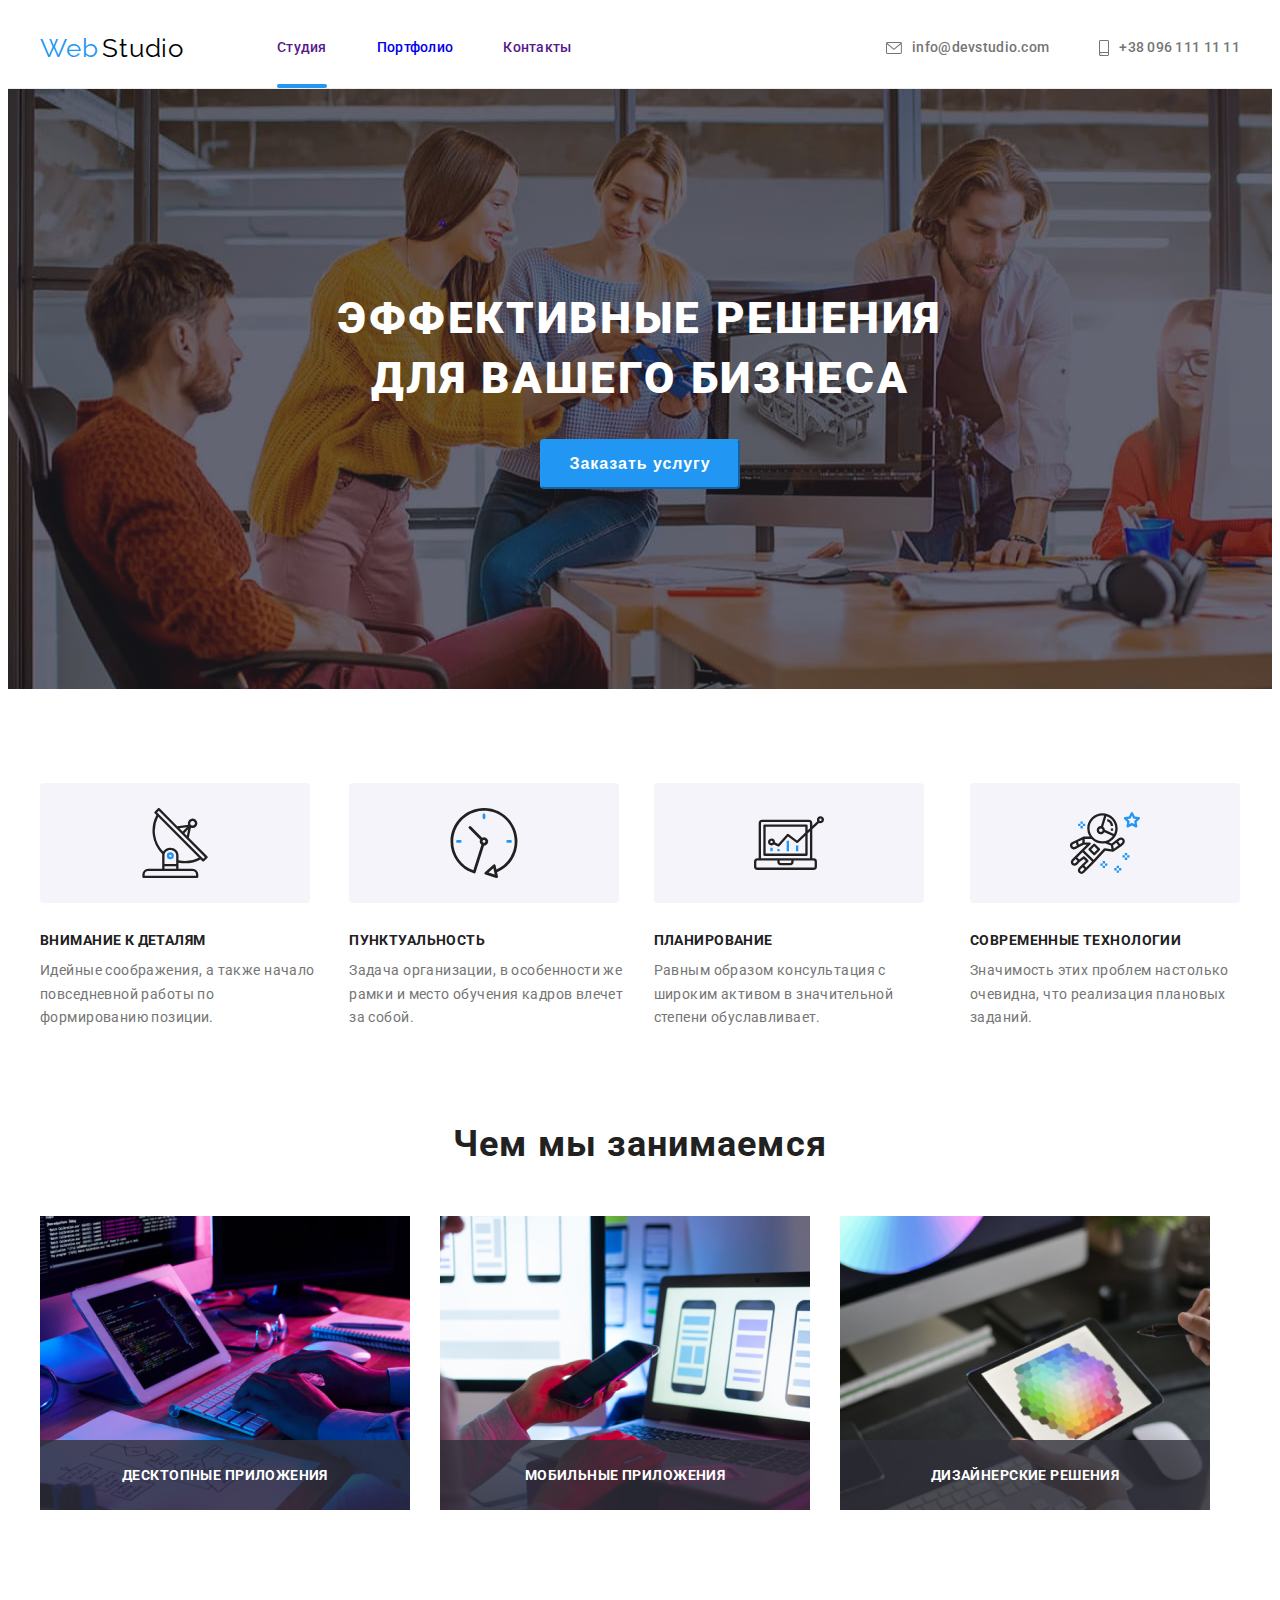
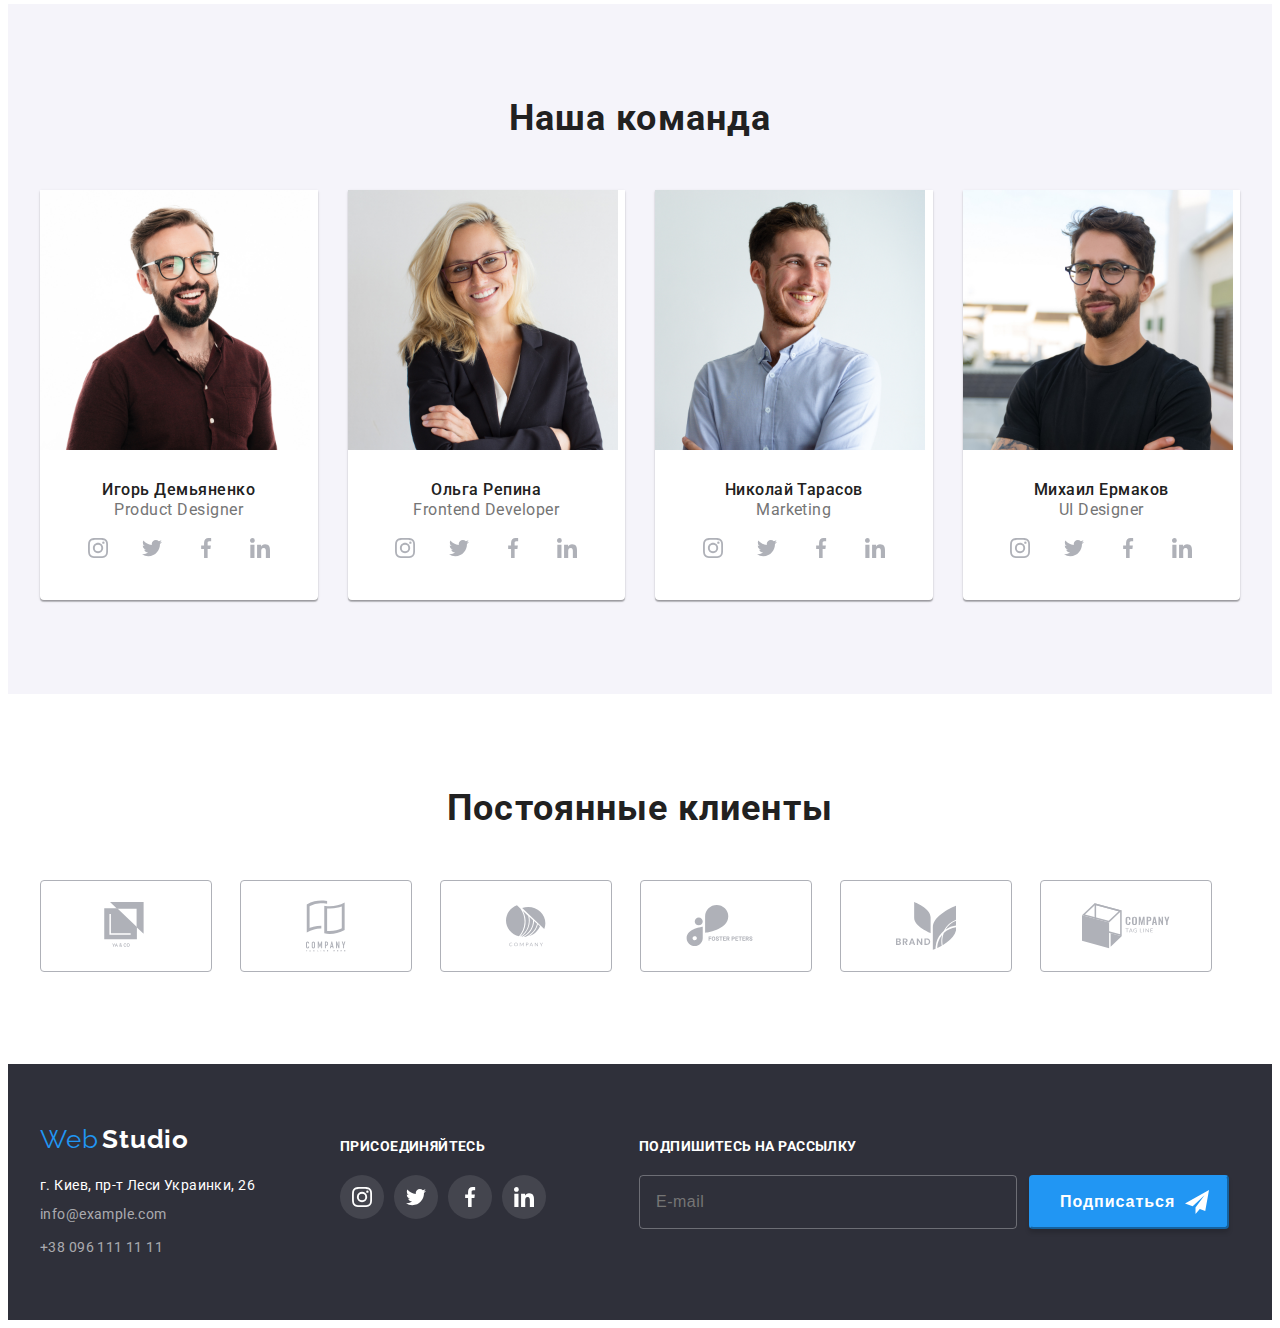
==== commit 8bed1750: "оформлено ВЕМ секції About" ====
--- a/index.html
+++ b/index.html
@@ -13,44 +13,42 @@
 <body>
     <!--Header-->
     <header class="header">
-        <div class="container">
-            <div class="header-container">
+            <div class="container">
                 <nav class="navigation">
-                    <a class="navigation-title link" href="" lang="en">
-                        <span class="web">Web</span>
-                        <span class="studio">Studio</span>
+                    <a class="logo link" href="" lang="en">
+                        <span class="logo__web">Web</span>
+                        <span class="logo__studio">Studio</span>
                     </a>
-                    <ul class="navigation-list list">
-                        <li class="navigation-item">
-                            <a class="navigation-link link current" href="">Студия</a>
-                        </li>
-                        <li class="navigation-item">
-                            <a class="navigation-link link" href="./portfolio.html">Портфолио</a>
-                        </li>
-                        <li class="navigation-item">
-                            <a class="navigation-link link" href="">Контакты</a>
+                    <ul class="menu list">
+                        <li class="menu__item">
+                            <a class="menu__link link current" href="">Студия</a>
+                        </li>
+                        <li class="menu__item">
+                            <a class="menu__link link" href="./portfolio.html">Портфолио</a>
+                        </li>
+                        <li class="menu__item">
+                            <a class="menu__link link" href="">Контакты</a>
                         </li>
                     </ul>
                 </nav>
-                <ul class="communication-list list">
-                    <li class="communication-list-link link">
-                        <a class="mail-link link" href="mailto:info@devstudio.com">
-                            <svg class="icon-mail">
+                <ul class="contact list">
+                    <li class="contact__list link">
+                        <a class="contact__mail link" href="mailto:info@devstudio.com">
+                            <svg class="contact__icon_mail">
                                 <use href="./images/icons.svg#icon-mail" width="16px" height="12px"></use>
                             </svg>
                             info@devstudio.com
                         </a>
                     </li>
-                    <li class="communication-list-link link">
-                        <a class="tel-link link" href="tel:+380961111111">
-                            <svg class="icon-smartphone">
+                    <li class="contact_list link">
+                        <a class="contact__tel link" href="tel:+380961111111">
+                            <svg class="contact__icon_tel">
                                 <use href="./images/icons.svg#icon-smartphone" width="10px" height="16px"></use>
                             </svg>
                             +38 096 111 11 11
                         </a>
                     </li>
-                </ul>             
-            </div>
+                </ul>                       
         </div>
     </header>
     <!--Main-->
@@ -59,50 +57,50 @@
         <!--HERO-->
             <section class="hero">
                 <div class="hero-area">
-                    <h1 class="hero-title">Эффективные решения для вашего бизнеса</h1>
-                    <button class="hero-btn" type="button" data-modal-open>Заказать услугу</button>
+                    <h1 class="hero-area__title">Эффективные решения для вашего бизнеса</h1>
+                    <button class="hero-area__btn" type="button" data-modal-open>Заказать услугу</button>
                 </div>
             </section>
 
         <!--Features-->
             <section class="features">
                 <div class="features-area container">
-                    <ul class="features-list list">
-                        <li class="features-item">
-                            <div class="features-container">
-                                <svg class="features-icons">
+                    <ul class="features-area__list list">
+                        <li class="features-area__item">
+                            <div class="features-area__link">
+                                <svg class="features-area__icon">
                                     <use href="./images/icons.svg#icon-antenna" width="70px" height="70px"></use>
                                 </svg>
                             </div>
-                            <h3 class="features-title">Внимание к деталям</h3>
-                            <p class="features-text">Идейные соображения, а также начало повседневной работы по формированию позиции.</p>
-                        </li>
-                        <li class="features-item">
-                            <div class="features-container">
-                                <svg class="features-icons">
+                            <h3 class="features-area__title">Внимание к деталям</h3>
+                            <p class="features-area__text">Идейные соображения, а также начало повседневной работы по формированию позиции.</p>
+                        </li>
+                        <li class="features-area__item">
+                            <div class="features-area__link">
+                                <svg class="features-area__icon">
                                     <use href="./images/icons.svg#icon-clock" width="70px" height="70px"></use>
                                 </svg>
                             </div>
-                            <h3 class="features-title">Пунктуальность</h3>
-                            <p class="features-text">Задача организации, в особенности же рамки и место обучения кадров влечет за собой.</p>
-                        </li>
-                        <li class="features-item">
-                            <div class="features-container">
-                                <svg class="features-icons">
+                            <h3 class="features-area__title">Пунктуальность</h3>
+                            <p class="features-area__text">Задача организации, в особенности же рамки и место обучения кадров влечет за собой.</p>
+                        </li>
+                        <li class="features-area__item">
+                            <div class="features-area__link">
+                                <svg class="features-area__icon">
                                     <use href="./images/icons.svg#icon-diagram" width="70px" height="70px"></use>
                                 </svg>
                             </div>
-                            <h3 class="features-title">Планирование</h3>
-                            <p class="features-text">Равным образом консультация с широким активом в значительной степени обуславливает.</p>
-                        </li>
-                        <li class="features-item">
-                            <div class="features-container">
-                                <svg class="features-icons">
+                            <h3 class="features-area__title">Планирование</h3>
+                            <p class="features-area__text">Равным образом консультация с широким активом в значительной степени обуславливает.</p>
+                        </li>
+                        <li class="features-area__item">
+                            <div class="features-area__link">
+                                <svg class="features-area__icon">
                                     <use href="./images/icons.svg#icon-astronaut" width="70px" height="70px"></use>
                                 </svg>
                             </div>
-                            <h3 class="features-title">Современные технологии</h3>
-                            <p class="features-text">Значимость этих проблем настолько очевидна, что реализация плановых заданий.</p>
+                            <h3 class="features-area__title">Современные технологии</h3>
+                            <p class="features-area__text">Значимость этих проблем настолько очевидна, что реализация плановых заданий.</p>
                         </li>
                     </ul>
                 </div>
@@ -111,25 +109,25 @@
         <!--About-->
             <section class="about container">
                 <div class="about-area">
-                    <h2 class="about-title title">Чем мы занимаемся</h2>
-                    <ul class="about-list list">
-                        <li class="about-img">
-                          <img class="about-img-item" src="./images/about/about-1.jpg" alt="чем мы занимаемся" width="370" height="294">
-                          <div class="img-text-container">
-                            <p class="about-img-text">Десктопные приложения</p>
+                    <h2 class="about-area__title title">Чем мы занимаемся</h2>
+                    <ul class="about-area__list list">
+                        <li class="about-area__link">
+                          <img class="about-area__item" src="./images/about/about-1.jpg" alt="чем мы занимаемся" width="370" height="294">
+                          <div class="about-area__text-container">
+                            <p class="about-area__text">Десктопные приложения</p>
                           </div>                         
                         </li>
-                        <li class="about-img">
-                           <img class="about-img-item" src="./images/about/about-2.jpg" alt="чем мы занимаемся" width="370" height="294">
-                           <div class="img-text-container">
-                            <p class="about-img-text">Мобильные приложения</p>
+                        <li class="about-area__link">
+                           <img class="about-area__item" src="./images/about/about-2.jpg" alt="чем мы занимаемся" width="370" height="294">
+                           <div class="about-area__text-container">
+                            <p class="about-area__text">Мобильные приложения</p>
                            </div>
                             
                         </li>
-                        <li class="about-img">
-                           <img class="about-img-item" src="./images/about/about-3.jpg" alt="чем мы занимаемся" width="370" height="294">
-                           <div class="img-text-container">
-                            <p class="about-img-text">Дизайнерские решения</p>
+                        <li class="about-area__link">
+                           <img class="about-area__item" src="./images/about/about-3.jpg" alt="чем мы занимаемся" width="370" height="294">
+                           <div class="about-area__text-container">
+                            <p class="about-area__text">Дизайнерские решения</p>
                            </div>
                            
                         </li>
@@ -352,7 +350,7 @@
             <div class="footer-item-container">
                 <a class="footer-title link" href="" lang="en">
                     <div class="footer-title-container">
-                        <span class="web">Web</span>
+                        <span class="logo__web">Web</span>
                         <span class="footer-studio">Studio</span>
                     </div>
                 </a>
--- a/css/styles.css
+++ b/css/styles.css
@@ -45,7 +45,8 @@
 
 img,
 a,
-p {
+p,
+li {
   display: block;
 }
 
@@ -70,11 +71,12 @@
 /* ===============END UTILITES==============*/
 
 /* ===============HEADER==============*/
+
 .header {
   border-bottom: 1px solid #ececec;
 }
 
-.header-container {
+.header .container {
   max-height: 80px;
   display: flex;
   align-items: center;
@@ -84,11 +86,11 @@
   display: flex;
   align-items: center;
 }
-.navigation-title {
+.logo {
   margin-right: 93px;
 }
 
-.web {
+.logo__web {
   font-family: var(--secondary-font);
   font-size: 26px;
   line-height: 1.19;
@@ -96,7 +98,7 @@
   color: #2196f3;
 }
 
-.studio {
+.logo__studio {
   padding-top: 24px;
   padding-bottom: 25px;
 
@@ -107,24 +109,23 @@
   color: #000000;
 }
 
-.navigation-list {
+.menu {
   margin: 0;
   display: flex;
   padding-left: 0;
 }
 
-.navigation-item:not(:last-child) {
+.menu__item:not(:last-child) {
   margin-right: 50px;
 }
 
-.navigation-item {
+.menu__item {
   position: relative;
 }
 
-.navigation-link {
+.menu__link {
   padding-top: 32px;
   padding-bottom: 32px;
-  display: block;
   font-weight: 500;
   font-size: 14px;
   line-height: 1.14;
@@ -147,20 +148,20 @@
   opacity: 1;
 }
 
-.navigation-link:hover,
-.navigation-link:focus {
+.menu__link:hover,
+.menu__link:focus {
   color: var(--btm-color);
   transition: color 250ms cubic-bezier(0.4, 0, 0.2, 1);
 }
 
-.communication-list {
+.contact {
   margin: 0px;
   display: flex;
   align-items: center;
   margin-left: auto;
 }
 
-.mail-link {
+.contact__mail {
   display: flex;
   justify-content: center;
   align-items: center;
@@ -182,8 +183,8 @@
     fill 250ms cubic-bezier(0.4, 0, 0.2, 1);
 }
 
-.mail-link:hover,
-.mail-link:focus {
+.contact__mail:hover,
+.contact__mail:focus {
   color: var(--btm-color);
   fill: var(--btm-color);
 
@@ -191,14 +192,14 @@
     fill 250ms cubic-bezier(0.4, 0, 0.2, 1);
 }
 
-.icon-mail {
+.contact__icon_mail {
   width: 16px;
   height: 12px;
   margin-right: 10px;
   fill: currentColor;
 }
 
-.tel-link {
+.contact__tel {
   display: flex;
   justify-content: center;
   align-items: center;
@@ -216,8 +217,8 @@
     fill 250ms cubic-bezier(0.4, 0, 0.2, 1);
 }
 
-.tel-link:hover,
-.tel-link:focus {
+.contact__tel:hover,
+.contact__tel:focus {
   color: var(--btm-color);
   fill: var(--btm-color);
 
@@ -225,7 +226,7 @@
     fill 250ms cubic-bezier(0.4, 0, 0.2, 1);
 }
 
-.icon-smartphone {
+.contact__icon_tel {
   width: 10px;
   height: 16px;
   margin-right: 10px;
@@ -251,13 +252,13 @@
   text-align: center;
 }
 
-.hero-title {
+.hero-area__title {
   margin: auto;
   padding-top: 200px;
   margin-bottom: 30px;
 }
 
-.hero-title {
+.hero-area__title {
   width: 696px;
   font-weight: 900;
   font-size: 44px;
@@ -267,14 +268,14 @@
   color: #ffffff;
 }
 
-.hero-btn {
+.hero-area__btn {
   width: 200px;
   height: 50px;
   padding: 0;
   margin-bottom: 200px;
 }
 
-.hero-btn {
+.hero-area__btn {
   border-radius: 4px;
   border-color: var(--btm-color);
 
@@ -297,21 +298,25 @@
   margin-bottom: 94px;
 }
 
-.features-list {
+.features-area__list {
   margin: 0px;
   padding-left: 0px;
-
-  display: flex;
   margin-top: (-1 * var(--features-margtop));
-  margin-left: (-1 * var(--features-margleft));
-}
-
-.features-item {
-  flex-basis: calc((100%-90px) / 4);
+
+  display: flex;
+  /*margin-left: (-1 * var(--features-margleft));*/
+}
+
+/*.features-area__item {
+  flex-basis: calc((100% - 90px) / 4);
   margin-left: var(--features-margleft);
-}
-
-.features-container {
+}*/
+
+.features-area__item:not(:last-child) {
+  margin-right: 30px;
+}
+
+.features-area__link {
   display: flex;
   width: 270px;
   height: 120px;
@@ -323,19 +328,19 @@
   margin-bottom: 30px;
 }
 
-.features-icons {
+.features-area__icon {
   width: 70px;
   height: 70px;
 }
 
-.features-title {
+.features-area__title {
   font-weight: bold;
   font-size: 14px;
   line-height: 1.14;
   letter-spacing: 0.03em;
   text-transform: uppercase;
 }
-.features-text {
+.features-area__text {
   margin-top: 10px;
   font-size: 14px;
   line-height: 1.71;
@@ -348,22 +353,22 @@
   text-align: center;
 }
 
-.about-list {
+.about-area__list {
   display: flex;
   margin-top: 50px;
   margin-bottom: 94px;
   padding-left: 0px;
 }
 
-.about-img:not(:last-child) {
+.about-area__link:not(:last-child) {
   padding-right: 30px;
 }
 
-.about-img {
+.about-area__link {
   position: relative;
 }
 
-.img-text-container {
+.about-area__text-container {
   position: absolute;
 
   display: flex;
@@ -377,7 +382,7 @@
   bottom: 0;
 }
 
-.about-img-text {
+.about-area__text {
   font-family: var(--main-font);
   font-style: normal;
   font-weight: bold;
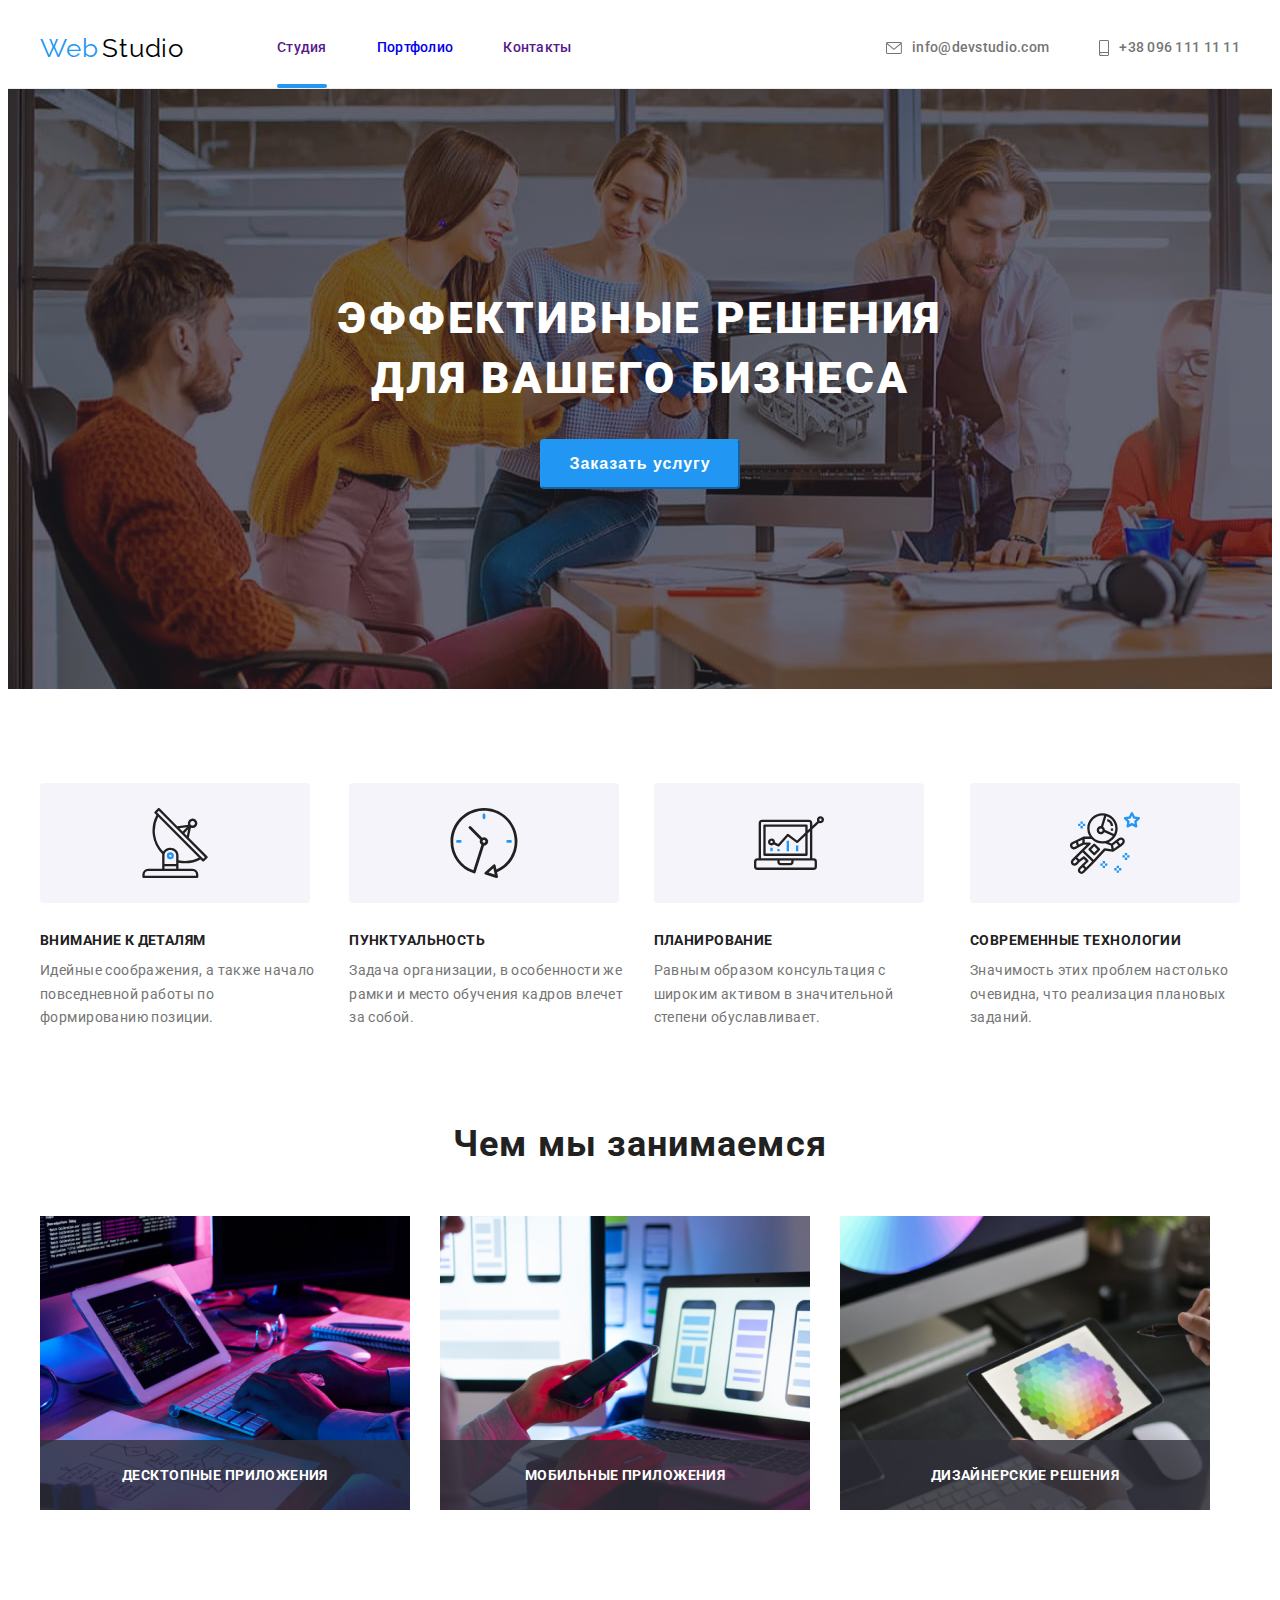
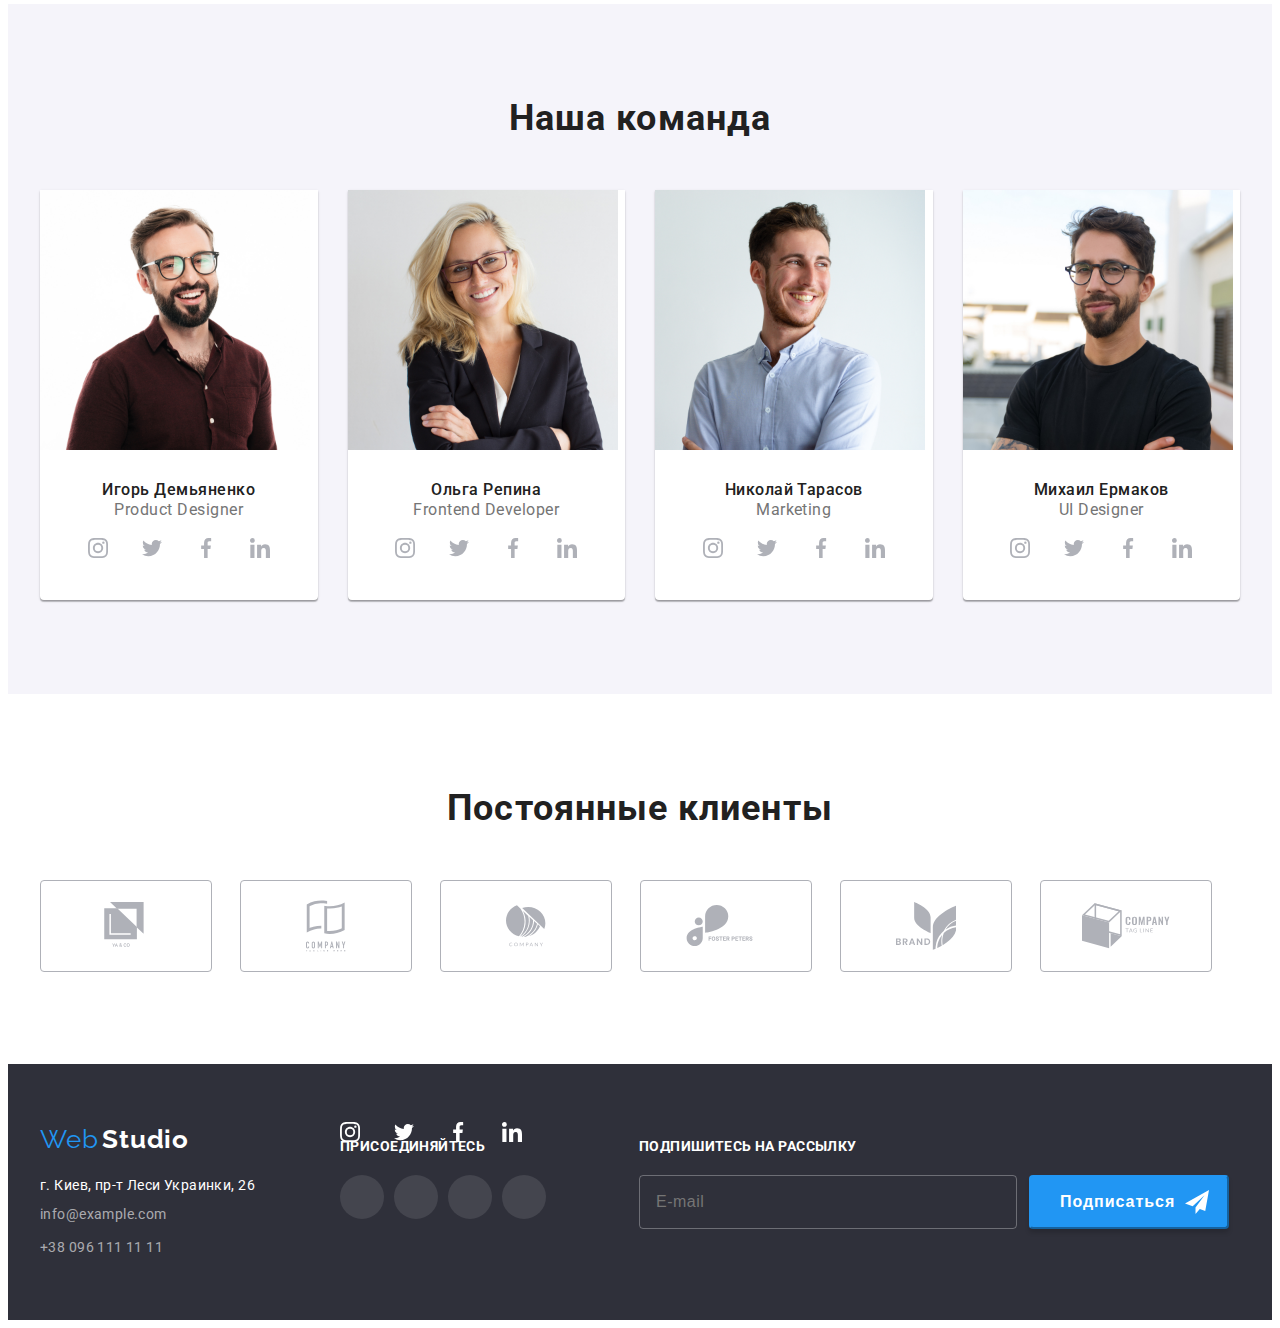
==== commit 446e9985: "оформлено ВЕМ секції Team" ====
--- a/index.html
+++ b/index.html
@@ -13,7 +13,7 @@
 <body>
     <!--Header-->
     <header class="header">
-            <div class="container">
+            <div class="header-container container">
                 <nav class="navigation">
                     <a class="logo link" href="" lang="en">
                         <span class="logo__web">Web</span>
@@ -138,38 +138,38 @@
         <!--Team-->
             <section class="team">
                 <div class="team-area container">
-                    <h2 class="team-title title">Наша команда</h2>
-                    <ul class="team-list list">
-                        <li class="team-info">
-                            <img class="team-img" src="./images/team/igor.jpg" alt="Игорь Демьяненко" width="270" height="260">
-                            <div class="team-info-container">
-                                <h3 class="team-developer" lang="ru">Игорь Демьяненко</h3>
-                                <p class="team-developer-direction" lang="en">Product Designer</p>
-                                    <ul class="team-social-list">
-                                        <li class="social-list list">
-                                            <a href="" class="social-link link">
-                                                <svg class="social-link-icon">
+                    <h2 class="team-area__title title">Наша команда</h2>
+                    <ul class="team-area__list list">
+                        <li class="team-area__item">
+                            <img src="./images/team/igor.jpg" alt="Игорь Демьяненко" width="270" height="260">
+                            <div class="team-area__info-container">
+                                <h3 class="team-area__developer" lang="ru">Игорь Демьяненко</h3>
+                                <p class="team-area__developer-direction" lang="en">Product Designer</p>
+                                    <ul class="team-area__social-list">
+                                        <li class="team-area__social-links list">
+                                            <a href="" class="team-area__social-link link">
+                                                <svg class="team-area__social-icon">
                                                     <use href="./images/icons.svg#icon-instagram" width="20px" height="20px"></use>
                                                 </svg>
                                             </a>
                                         </li>
-                                        <li class="social-list list">
-                                            <a href="" class="social-link link">
-                                                <svg class="social-link-icon">
+                                        <li class="team-area__social-links list">
+                                            <a href="" class="team-area__social-link link">
+                                                <svg class="team-area__social-icon">
                                                     <use href="./images/icons.svg#icon-twitter" width="20px" height="20px"></use>
                                                 </svg>
                                             </a>
                                         </li>
-                                        <li class="social-list list">
-                                            <a href="" class="social-link link">
-                                                <svg class="social-link-icon">
+                                        <li class="team-area__social-links list">
+                                            <a href="" class="team-area__social-link link">
+                                                <svg class="team-area__social-icon">
                                                     <use href="./images/icons.svg#icon-facebook" width="20px" height="20px"></use>
                                                 </svg>
                                             </a>
                                         </li>
-                                        <li class="social-list list">
-                                            <a href="" class="social-link link">
-                                                <svg class="social-link-icon">
+                                        <li class="team-area__social-links list">
+                                            <a href="" class="team-area__social-link link">
+                                                <svg class="team-area__social-icon">
                                                     <use href="./images/icons.svg#icon-linkedin" width="20px" height="20px"></use>
                                                 </svg>
                                             </a>
@@ -178,36 +178,36 @@
                             </div>
 
                         </li>
-                        <li class="team-info">
-                            <img class="team-img" src="./images/team/olga.jpg" alt="Ольга Репина" width="270" height="260">
-                            <div class="team-info-container">
-                                <h3 class="team-developer" lang="ru">Ольга Репина</h3>
-                                <p class="team-developer-direction" lang="en">Frontend Developer</p>
-                                <ul class="team-social-list">
-                                        <li class="social-list list">
-                                            <a href="" class="social-link link">
-                                                <svg class="social-link-icon">
+                        <li class="team-area__item">
+                            <img src="./images/team/olga.jpg" alt="Ольга Репина" width="270" height="260">
+                            <div class="team-area__info-container">
+                                <h3 class="team-area__developer" lang="ru">Ольга Репина</h3>
+                                <p class="team-area__developer-direction" lang="en">Frontend Developer</p>
+                                <ul class="team-area__social-list">
+                                        <li class="team-area__social-links list">
+                                            <a href="" class="team-area__social-link link">
+                                                <svg class="team-area__social-icon">
                                                     <use href="./images/icons.svg#icon-instagram" width="20px" height="20px"></use>
                                                 </svg>
                                             </a>
                                         </li>
-                                        <li class="social-list list">
-                                            <a href="" class="social-link link">
-                                                <svg class="social-link-icon">
+                                        <li class="team-area__social-links list">
+                                            <a href="" class="team-area__social-link link">
+                                                <svg class="team-area__social-icon">
                                                     <use href="./images/icons.svg#icon-twitter" width="20px" height="20px"></use>
                                                 </svg>
                                             </a>
                                         </li>
-                                        <li class="social-list list">
-                                            <a href="" class="social-link link">
-                                                <svg class="social-link-icon">
+                                        <li class="team-area__social-links list">
+                                            <a href="" class="team-area__social-link link">
+                                                <svg class="team-area__social-icon">
                                                     <use href="./images/icons.svg#icon-facebook" width="20px" height="20px"></use>
                                                 </svg>
                                             </a>
                                         </li>
-                                        <li class="social-list list">
-                                            <a href="" class="social-link link">
-                                                <svg class="social-link-icon">
+                                        <li class="team-area__social-links list">
+                                            <a href="" class="team-area__social-link link">
+                                                <svg class="team-area__social-icon">
                                                     <use href="./images/icons.svg#icon-linkedin" width="20px" height="20px"></use>
                                                 </svg>
                                             </a>
@@ -215,36 +215,36 @@
                                     </ul>
                             </div>
                         </li>
-                        <li class="team-info">
-                            <img class="team-img" src="./images/team/nikolai.jpg" alt="Николай Тарасов" width="270" height="260">
-                            <div class="team-info-container">
-                                <h3 class="team-developer" lang="ru">Николай Тарасов</h3>
-                                <p class="team-developer-direction" lang="en">Marketing</p>
-                                <ul class="team-social-list">
-                                        <li class="social-list list">
-                                            <a href="" class="social-link link">
-                                                <svg class="social-link-icon">
+                        <li class="team-area__item">
+                            <img src="./images/team/nikolai.jpg" alt="Николай Тарасов" width="270" height="260">
+                            <div class="team-area__info-container">
+                                <h3 class="team-area__developer" lang="ru">Николай Тарасов</h3>
+                                <p class="team-area__developer-direction" lang="en">Marketing</p>
+                                <ul class="team-area__social-list">
+                                        <li class="team-area__social-links list">
+                                            <a href="" class="team-area__social-link link">
+                                                <svg class="team-area__social-icon">
                                                     <use href="./images/icons.svg#icon-instagram" width="20px" height="20px"></use>
                                                 </svg>
                                             </a>
                                         </li>
-                                        <li class="social-list list">
-                                            <a href="" class="social-link link">
-                                                <svg class="social-link-icon">
+                                        <li class="team-area__social-links list">
+                                            <a href="" class="team-area__social-link link">
+                                                <svg class="team-area__social-icon">
                                                     <use href="./images/icons.svg#icon-twitter" width="20px" height="20px"></use>
                                                 </svg>
                                             </a>
                                         </li>
-                                        <li class="social-list list">
-                                            <a href="" class="social-link link">
-                                                <svg class="social-link-icon">
+                                        <li class="team-area__social-links list">
+                                            <a href="" class="team-area__social-link link">
+                                                <svg class="team-area__social-icon">
                                                     <use href="./images/icons.svg#icon-facebook" width="20px" height="20px"></use>
                                                 </svg>
                                             </a>
                                         </li>
-                                        <li class="social-list list">
-                                            <a href="" class="social-link link">
-                                                <svg class="social-link-icon">
+                                        <li class="team-area__social-links list">
+                                            <a href="" class="team-area__social-link link">
+                                                <svg class="team-area__social-icon">
                                                     <use href="./images/icons.svg#icon-linkedin" width="20px" height="20px"></use>
                                                 </svg>
                                             </a>
@@ -252,36 +252,36 @@
                                     </ul>
                             </div>
                         </li>
-                        <li class="team-info">
-                            <img class="team-img" src="./images/team/michail.jpg" alt="Михаил Ермаков" width="270" height="260">
-                            <div class="team-info-container">
-                                <h3 class="team-developer" lang="ru">Михаил Ермаков</h3>
-                                <p class="team-developer-direction" lang="en">UI Designer</p>
-                                <ul class="team-social-list">
-                                        <li class="social-list list">
-                                            <a href="" class="social-link link">
-                                                <svg class="social-link-icon">
+                        <li class="team-area__item">
+                            <img src="./images/team/michail.jpg" alt="Михаил Ермаков" width="270" height="260">
+                            <div class="team-area__info-container">
+                                <h3 class="team-area__developer" lang="ru">Михаил Ермаков</h3>
+                                <p class="team-area__developer-direction" lang="en">UI Designer</p>
+                                <ul class="team-area__social-list">
+                                        <li class="team-area__social-links list">
+                                            <a href="" class="team-area__social-link link">
+                                                <svg class="team-area__social-icon">
                                                     <use href="./images/icons.svg#icon-instagram" width="20px" height="20px"></use>
                                                 </svg>
                                             </a>
                                         </li>
-                                        <li class="social-list list">
-                                            <a href="" class="social-link link">
-                                                <svg class="social-link-icon">
+                                        <li class="team-area__social-links list">
+                                            <a href="" class="team-area__social-link link">
+                                                <svg class="team-area__social-icon">
                                                     <use href="./images/icons.svg#icon-twitter" width="20px" height="20px"></use>
                                                 </svg>
                                             </a>
                                         </li>
-                                        <li class="social-list list">
-                                            <a href="" class="social-link link">
-                                                <svg class="social-link-icon">
+                                        <li class="team-area__social-links list">
+                                            <a href="" class="team-area__social-link link">
+                                                <svg class="team-area__social-icon">
                                                     <use href="./images/icons.svg#icon-facebook" width="20px" height="20px"></use>
                                                 </svg>
                                             </a>
                                         </li>
-                                        <li class="social-list list">
-                                            <a href="" class="social-link link">
-                                                <svg class="social-link-icon">
+                                        <li class="team-area__social-links list">
+                                            <a href="" class="team-area__social-link link">
+                                                <svg class="team-area__social-icon">
                                                     <use href="./images/icons.svg#icon-linkedin" width="20px" height="20px"></use>
                                                 </svg>
                                             </a>
--- a/css/styles.css
+++ b/css/styles.css
@@ -76,7 +76,7 @@
   border-bottom: 1px solid #ececec;
 }
 
-.header .container {
+.header-container {
   max-height: 80px;
   display: flex;
   align-items: center;
@@ -407,12 +407,12 @@
   background-color: #f5f4fa;
 }
 
-.team-title {
+.team-area__title {
   text-align: center;
   padding-top: 94px;
   padding-bottom: 50px;
 }
-.team-list {
+.team-area__list {
   display: flex;
   flex-wrap: wrap;
   margin-right: -30px;
@@ -421,7 +421,7 @@
   margin-bottom: 0px;
 }
 
-.team-info {
+.team-area__item {
   flex-basis: calc((100% / 4) - 30px);
   margin-right: 30px;
   margin-top: 50px;
@@ -433,14 +433,12 @@
   border-radius: 0px 0px 4px 4px;
 }
 
-.team-img {
-  margin-bottom: 30px;
-}
-.team-info-container {
+.team-area__info-container {
+  margin-top: 30px;
   text-align: center;
 }
 
-.team-developer {
+.team-area__developer {
   margin-bottom: 10px;
 
   font-weight: 500;
@@ -449,7 +447,7 @@
   letter-spacing: 0.03em;
 }
 
-.team-developer-direction {
+.team-area__developer-direction {
   margin: 0px;
 
   font-size: 16px;
@@ -458,7 +456,7 @@
   color: #757575;
 }
 
-.team-social-list {
+.team-area__social-list {
   display: flex;
 
   padding-left: 0px;
@@ -469,11 +467,11 @@
   margin-bottom: 30px;
 }
 
-.social-list:not(:last-child) {
+.team-area__social-links:not(:last-child) {
   margin-right: 10px;
 }
 
-.social-link {
+.team-area__social-link {
   display: flex;
   align-items: center;
   justify-content: center;
@@ -485,8 +483,8 @@
     background-color 250ms cubic-bezier(0.4, 0, 0.2, 1);
 }
 
-.social-link:hover,
-.social-link:focus {
+.team-area__social-link:hover,
+.team-area__social-link:focus {
   border-radius: 50%;
   background-color: var(--btm-color);
   fill: #ffffff;
@@ -495,7 +493,7 @@
     background-color 250ms cubic-bezier(0.4, 0, 0.2, 1);
 }
 
-.social-link-icon {
+.team-area__social-icon {
   width: 20px;
   height: 20px;
 }
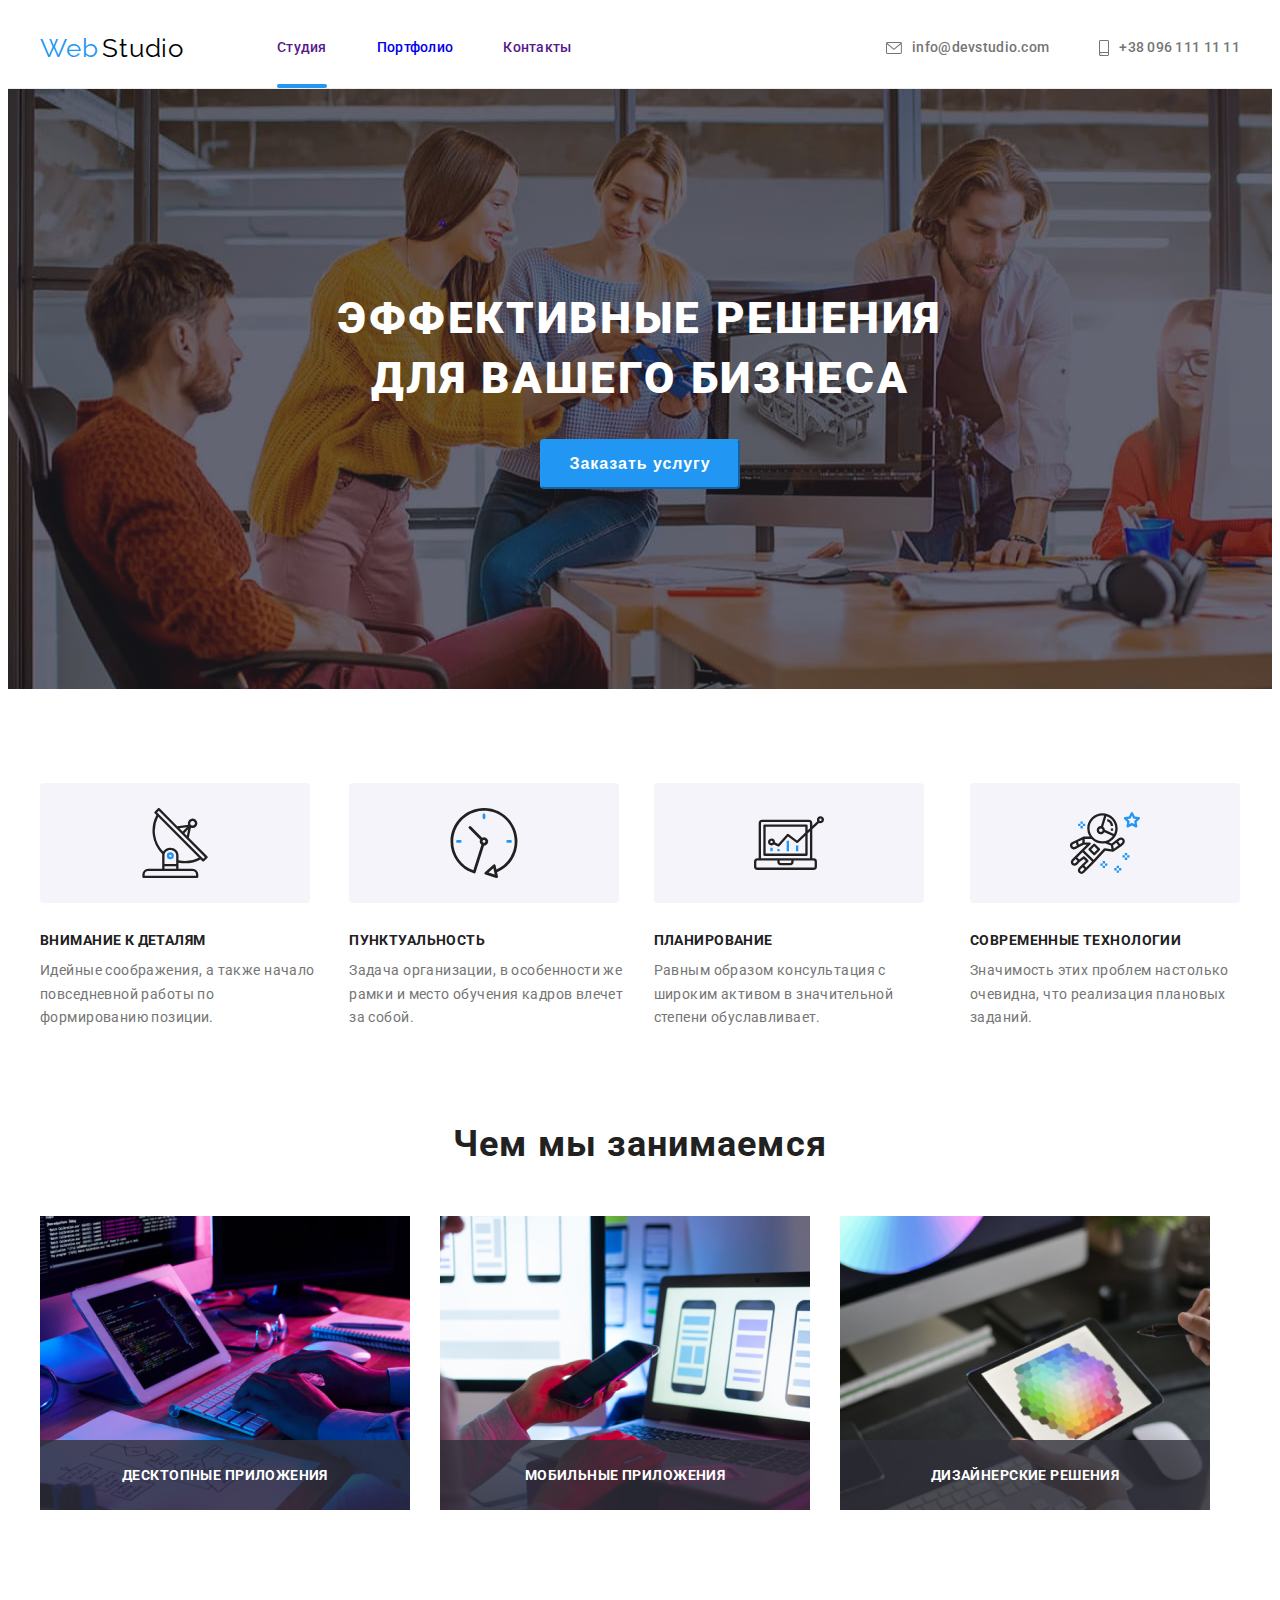
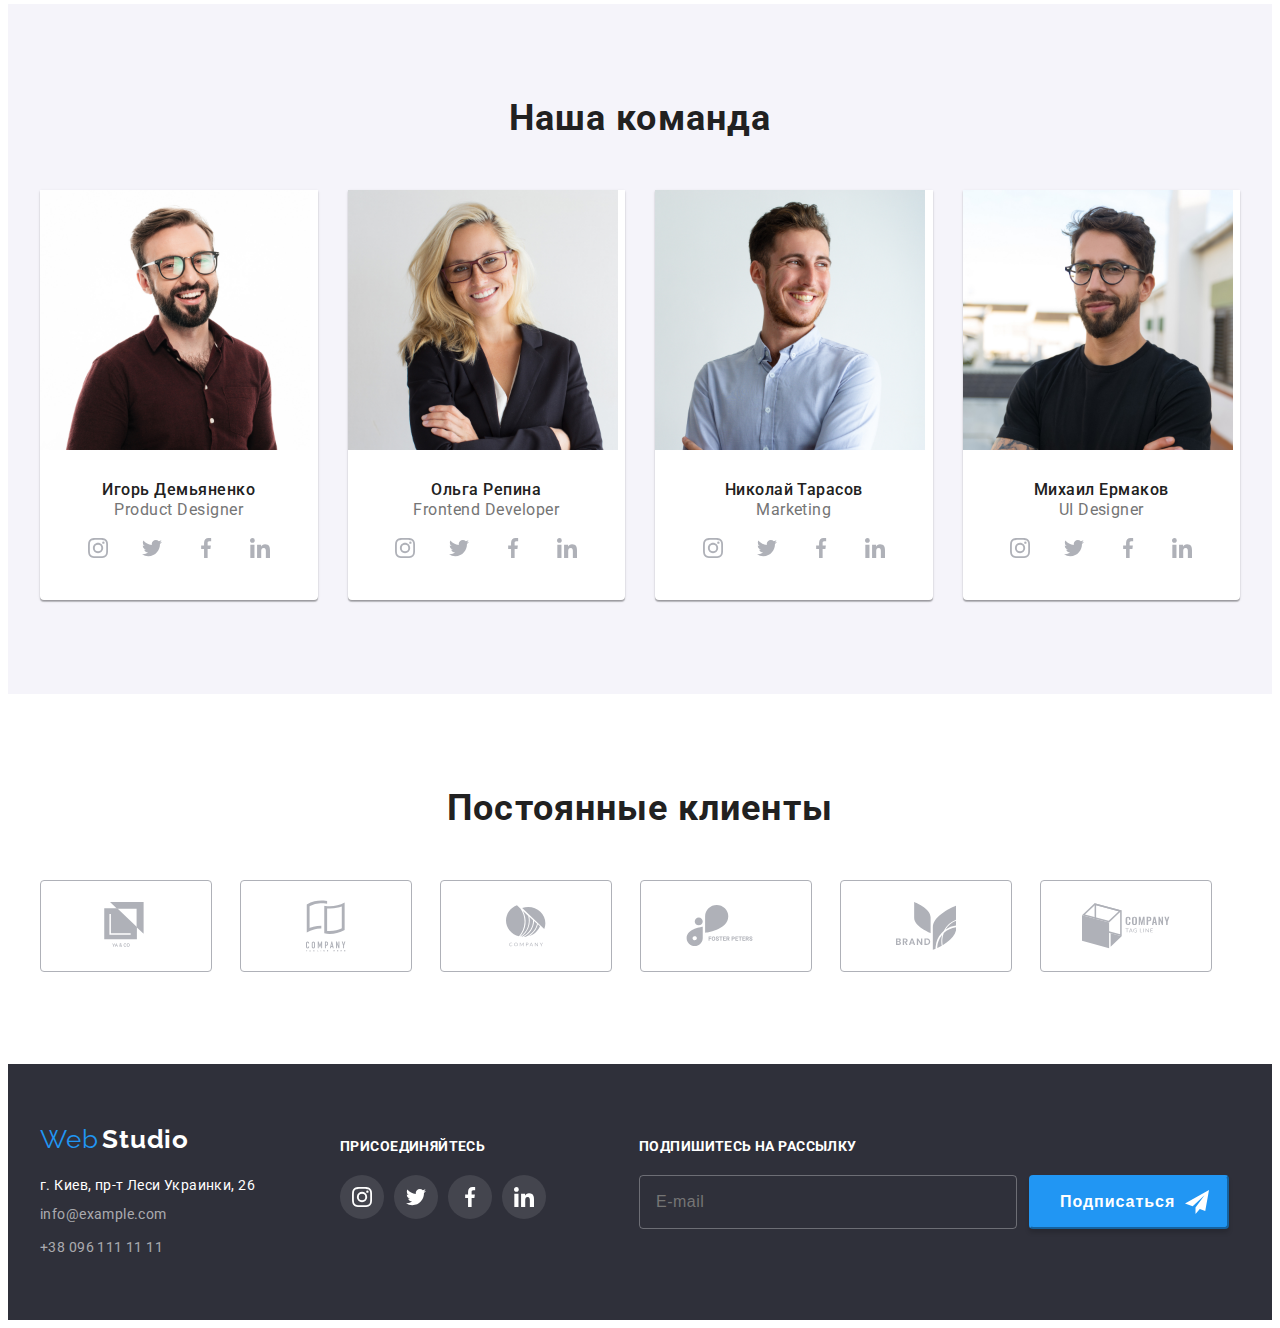
==== commit 3426ee04: "завершено оформлення ВЕМ всіх секцій" ====
--- a/index.html
+++ b/index.html
@@ -295,51 +295,50 @@
         <!--Clients-->
         <section class="clients">
             <div class="clients-container container">
-                <h2 class="clients-title title">Постоянные клиенты</h2>
-                <ul class="clients-list list">
-                    <li class="clients-list-link link">                       
-                            <a class="clients-link" href="">
-                                <svg class="clients-icon icon-1">
+                <h2 class="clients__title title">Постоянные клиенты</h2>
+                <ul class="clients__list list">
+                    <li class="clients__items link">                       
+                            <a class="clients__link" href="">
+                                <svg class="clients__icon icon-1">
                                     <use href="./images/icons.svg#icon-logo1" width="44px" height="48px"></use>
                                 </svg>
                             </a>
-                            </li>
-                    <li class="clients-list-link link">
-                        <a class="clients-link" href="">
-                            <svg class="clients-icon icon-2">
+                    </li>
+                    <li class="clients__items link">
+                        <a class="clients__link" href="">
+                            <svg class="clients__icon icon-2">
                                 <use href="./images/icons.svg#icon-logo2" width="40px" height="52px"></use>
                             </svg>
                         </a>
                     </li>
-                    <li class="clients-list-link link">
-                        <a class="clients-link" href="">
-                            <svg class="clients-icon icon-3">
+                    <li class="clients__items link">
+                        <a class="clients__link" href="">
+                            <svg class="clients__icon icon-3">
                                 <use href="./images/icons.svg#icon-logo3" width="40px" height="42px"></use>
                             </svg>
                         </a>
                     </li>
-                    <li class="clients-list-link link">
-                        <a class="clients-link" href="">
-                            <svg class="clients-icon icon-4">
+                    <li class="clients__items link">
+                        <a class="clients__link" href="">
+                            <svg class="clients__icon icon-4">
                                 <use href="./images/icons.svg#icon-logo4" width="80px" height="42px"></use>
                             </svg>
                         </a>
                     </li>
-                    <li class="clients-list-link link">
-                        <a class="clients-link" href="">
-                            <svg class="clients-icon icon-5">
+                    <li class="clients__items link">
+                        <a class="clients__link" href="">
+                            <svg class="clients__icon icon-5">
                                 <use href="./images/icons.svg#icon-logo5" width="60px" height="48px"></use>
                             </svg>
                         </a>
                     </li>
-                    <li class="clients-list-link link">
-                        <a class="clients-link" href="">
-                            <svg class="clients-icon icon-6">
+                    <li class="clients__items link">
+                        <a class="clients__link" href="">
+                            <svg class="clients__icon icon-6">
                                 <use href="./images/icons.svg#icon-logo6" width="88px" height="46px"></use>
                             </svg>
                         </a>
                     </li>
-
                 </ul>
             </div>
         </section>
@@ -347,60 +346,60 @@
     <!--Footer-->
     <footer class="footer">
         <div class="footer-container container">
-            <div class="footer-item-container">
-                <a class="footer-title link" href="" lang="en">
-                    <div class="footer-title-container">
+            <div class="footer-contact">
+                <a class="footer__logo link" href="" lang="en">
+                    <div class="footer__logo-container">
                         <span class="logo__web">Web</span>
-                        <span class="footer-studio">Studio</span>
+                        <span class="logo__footer-studio">Studio</span>
                     </div>
                 </a>
                 <address class="address container">
-                    <div class="add-container">
-                        <ul class="address-list list">
-                            <li class="add-list-link">
-                                <a class="address-link link" href="https://goo.gl/maps/1xMKTDYnkmWsLrc38" target="blank">г.
+                    <div class="address-container">
+                        <ul class="address__list list">
+                            <li class="address__item">
+                                <a class="address__link_geo link" href="https://goo.gl/maps/1xMKTDYnkmWsLrc38" target="blank">г.
                                     Киев,
                                     пр-т
                                     Леси Украинки, 26
                                 </a>
                             </li>
-                            <li class="add-list-link">
-                                <a class="address-mail-tel link" href="mailto:info@example.com">info@example.com</a>
+                            <li class="address__item">
+                                <a class="address__link_mail-tel link" href="mailto:info@example.com">info@example.com</a>
                             </li>
-                            <li class="add-list-link">
-                                <a class="address-mail-tel link" href="tel:+380961111111">+38 096 111 11 11</a>
+                            <li class="address__item">
+                                <a class="address__link_mail-tel link" href="tel:+380961111111">+38 096 111 11 11</a>
                             </li>
                         </ul>
                     </div>
                 </address>
             </div>
-            <div class="social-container">
-                <b class="social-title">присоединяйтесь</b>
-                <ul class="footer-social-list list">
-                    <li class="footer-social-links">
-                        <a href="" class="footer-social-link link">
-                            <svg class="social-link-icon">
+            <div class="footer-social">
+                <b class="footer-social__title">присоединяйтесь</b>
+                <ul class="footer-social__list list">
+                    <li class="footer-social__links">
+                        <a href="" class="footer-social__link link">
+                            <svg class="footer-social__link-icon">
                                 <use href="./images/icons.svg#icon-instagram" width="20px" height="20px"></use>
                             </svg>
                         </a>
                     </li>
-                    <li class="footer-social-links">
-                        <a href="" class="footer-social-link link">
-                            <svg class="social-link-icon">
+                    <li class="footer-social__links">
+                        <a href="" class="footer-social__link link">
+                            <svg class="footer-social__link-icon">
                                 <use href="./images/icons.svg#icon-twitter" width="20px" height="20px"></use>
                             </svg>
                         </a>
                     </li>
-                    <li class="footer-social-links">
-                        <a href="" class="footer-social-link link">
-                            <svg class="social-link-icon">
+                    <li class="footer-social__links">
+                        <a href="" class="footer-social__link link">
+                            <svg class="footer-social__link-icon">
                                 <use href="./images/icons.svg#icon-facebook" width="20px" height="20px"></use>
                             </svg>
                         </a>
                     </li>
-                    <li class="footer-social-links">
-                        <a href="" class="footer-social-link link">
-                            <svg class="social-link-icon">
+                    <li class="footer-social__links">
+                        <a href="" class="footer-social__link link">
+                            <svg class="footer-social__link-icon">
                                 <use href="./images/icons.svg#icon-linkedin" width="20px" height="20px"></use>
                             </svg>
                         </a>
@@ -409,18 +408,17 @@
             </div>
             <form action="" class="footer-active-form">
                 <div class="footer-active">
-                    <b class="footer-active-title">Подпишитесь на рассылку</b>
-                    <label class="footer-mail">
-                        <input type="email" name="footer-user-mail" class="footer-user-mail" placeholder="E-mail" autocomplete="off">
-                        <button type="submit" class="footer-btn">Подписаться
-                            <svg class="footer-btn-icon" width="24" height="24">
+                    <b class="footer-active__title">Подпишитесь на рассылку</b>
+                    <label class="footer-active__mail">
+                        <input type="email" name="footer-user-mail" class="footer-active__user-mail" placeholder="E-mail" autocomplete="off">
+                        <button type="submit" class="footer-active__btn">Подписаться
+                            <svg class="footer-active__btn-icon" width="24" height="24">
                                 <use href="./images/icons.svg#icon-footer-send"></use>
                             </svg>
                         </button>
                     </label>  
                 </div>
             </form>
-          
         </div>
     </footer>
 
@@ -428,53 +426,52 @@
 
     <div class="backdrop is-hidden" data-modal>
         <div class="modal">
-            <button class="modal-close-btm" type="button" data-modal-close>
-                <svg class="close-btm-item" width="18px" height="18px">
+            <button class="modal__close-btm" type="button" data-modal-close>
+                <svg class="modal__close-btm-item" width="18px" height="18px">
                     <use href="./images/icons.svg#icon-close-btm"></use>
                 </svg>
             </button>
 
-            <b class="modal-title">Оставьте свои данные, мы вам перезвоним</b>
-
-            <form action="" class="modal-form">
-
-                <label class="modal-form-field">
+            <b class="modal__title">Оставьте свои данные, мы вам перезвоним</b>
+
+            <form action="" class="modal__form">
+                <label class="modal__form-field">
                     Имя
-                    <span class="modal-form-input-wrapper">
-                        <input type="text" name="user-name" class="modal-form-input" minlength="2" autocomplete="off">
-                        <svg class="modal-icon icon-modal-name">
+                    <span class="modal__form-input-wrapper">
+                        <input type="text" name="user-name" class="modal__form-input" minlength="2" autocomplete="off">
+                        <svg class="modal__icon icon-modal-name">
                             <use href="./images/icons.svg#icon-modal-name" width="12px" height="12px"></use>
                         </svg>
                     </span>
                 </label>
-                <label class="modal-form-field">
+                <label class="modal__form-field">
                     Телефон
-                    <span class="modal-form-input-wrapper">
-                        <input type="tel" name="user-phone" class="modal-form-input" pattern="[0-9]{3}-[0-9]{3}-[0-9]{2}-[0-9]{2}"
+                    <span class="modal__form-input-wrapper">
+                        <input type="tel" name="user-phone" class="modal__form-input" pattern="[0-9]{3}-[0-9]{3}-[0-9]{2}-[0-9]{2}"
                             title="096-111-11-11" autocomplete="off">
-                        <svg class="modal-icon icon-modal-tel">
+                        <svg class="modal__icon icon-modal-tel">
                             <use href="./images/icons.svg#icon-modal-tel" width="13px" height="13px"></use>
                         </svg>
                     </span>
                 </label>
-                <label class="modal-form-field">
+                <label class="modal__form-field">
                     Почта
-                    <span class="modal-form-input-wrapper">
-                        <input type="email" name="user-mail" class="modal-form-input" autocomplete="off">
-                        <svg class="modal-icon icon-modal-mail">
+                    <span class="modal__form-input-wrapper">
+                        <input type="email" name="user-mail" class="modal__form-input" autocomplete="off">
+                        <svg class="modal__icon icon-modal-mail">
                             <use href="./images/icons.svg#icon-modal-mail" width="15px" height="12px"></use>
                         </svg>
                     </span>
                 </label>
-                <label class="modal-form-field">
+                <label class="modal__form-field">
                     Комментарий
-                    <textarea name="user-message" class="modal-form-message" placeholder="Введите текст"></textarea>
+                    <textarea name="user-message" class="modal__form-message" placeholder="Введите текст"></textarea>
                 </label>
-                <input type="checkbox" id="user-term" name="user-term" class="modal-form-term visually-hidden">
-                <label for="user-term" class="modal-form-check-desc">Соглашаюсь с рассылкой и принимаю&nbsp;
-                         <a class="modal-link" href="">Условия договора</a>
+                <input type="checkbox" id="user-term" name="user-term" class="modal__form-term visually-hidden">
+                <label for="user-term" class="modal__form-check-desc">Соглашаюсь с рассылкой и принимаю&nbsp;
+                         <a class="modal__link" href="">Условия договора</a>
                 </label>
-                    <button type="submit" class="modal-form-btn">Отправить</button>
+                    <button type="submit" class="modal__form-btn">Отправить</button>
             </form>      
         </div>
     </div>
--- a/css/styles.css
+++ b/css/styles.css
@@ -513,12 +513,12 @@
   text-align: center;
 }
 
-.clients-title {
+.clients__title {
   text-align: center;
   padding-bottom: 50px;
 }
 
-.clients-list {
+.clients__list {
   margin: 0;
   padding: 0;
 
@@ -526,16 +526,16 @@
   text-align: center;
 }
 
-.clients-list-link {
+.clients__items {
   width: 170px;
   height: 90px;
 }
 
-.clients-list-link:not(:last-child) {
+.clients__items:not(:last-child) {
   margin-right: 30px;
 }
 
-.clients-link {
+.clients__link {
   width: 100%;
   height: 100%;
   display: flex;
@@ -549,8 +549,8 @@
     border-color 250ms cubic-bezier(0.4, 0, 0.2, 1);
 }
 
-.clients-link:focus,
-.clients-link:hover {
+.clients__link:focus,
+.clients__link:hover {
   border-color: var(--btm-color);
   fill: var(--btm-color);
 
@@ -597,12 +597,12 @@
   display: flex;
 }
 
-.footer-item-container {
+.footer-contact {
   width: 230px;
   margin-right: 70px;
 }
 
-.footer-studio {
+.logo__footer-studio {
   font-family: var(--secondary-font);
   font-weight: bold;
   font-size: 26px;
@@ -617,64 +617,56 @@
   height: 100%;
 }
 
-.address-list {
+.address__list {
   display: block;
   margin: auto;
   padding: 0px;
   margin-top: 20px;
 }
 
-.address-link {
+.address__item:not(:first-child) {
+  margin-top: 9px;
+}
+
+.address__link_geo {
   display: inline-block;
   font-size: 14px;
   line-height: 1.71px;
   letter-spacing: 0.03em;
   color: #ffffff;
 }
-.add-list-link:not(:first-child) {
-  margin-top: 9px;
-}
-.address-mail-tel {
+
+.address__link_mail-tel {
   font-size: 14px;
   line-height: 1.71;
   letter-spacing: 0.03em;
   color: rgba(255, 255, 255, 0.6);
 }
 
-.social-container {
+.footer-social {
   height: 100%;
   padding-top: 12px;
 }
 
-.social-title {
+.footer-social__title {
   font-weight: bold;
   font-size: 14px;
   line-height: 16px;
   letter-spacing: 0.03em;
   text-transform: uppercase;
-  color: #ffffff;
-}
-
-.footer-social-list {
+  color: #ffffff;social_
+}
+
+.footer-social__list {
   display: flex;
   margin-top: 20px;
 }
 
-.footer-social-link:hover,
-.footer-social-link:focus {
-  background-color: #2196f3;
-
-  transition: background-color 250ms cubic-bezier(0.4, 0, 0.2, 1);
-}
-
-.footer-social-link .social-link-icon {
-  fill: #ffffff;
-}
-.footer-social-links:not(:last-child) {
+.footer-social__links:not(:last-child) {
   margin-right: 10px;
 }
 
-.footer-social-link {
+.footer-social__link {
   display: flex;
   width: 44px;
   height: 44px;
@@ -686,7 +678,25 @@
   transition: background-color 250ms cubic-bezier(0.4, 0, 0.2, 1);
 }
 
-.footer-active-title {
+
+.footer-social__link:hover,
+.footer-social__link:focus {
+  background-color: #2196f3;
+
+  transition: background-color 250ms cubic-bezier(0.4, 0, 0.2, 1);
+}
+
+.footer-social__link .footer-social__link-icon {
+  fill: #ffffff;
+}
+
+.footer-social__link-icon {
+  width: 20px;
+  height: 20px;
+}
+
+
+.footer-active__title {
   font-family: var(--main-font);
   font-size: 14px;
   line-height: 16px;
@@ -700,12 +710,12 @@
   margin-left: 93px;
 }
 
-.footer-mail {
+.footer-active__mail {
   display: flex;
   margin-top: 20px;
 }
 
-.footer-user-mail {
+.footer-active__user-mail {
   width: 358px;
   padding-left: 16px;
   border: 1px solid rgba(255, 255, 255, 0.3);
@@ -719,7 +729,7 @@
   outline: none;
 }
 
-.footer-btn {
+.footer-active__btn {
   display: flex;
   align-items: center;
   margin-left: 12px;
@@ -744,11 +754,11 @@
   transition: background-color 250ms cubic-bezier(0.4, 0, 0.2, 1);
 }
 
-.footer-btn:focus {
+.footer-active__btn:focus {
   background-color: #188ce8;
 }
 
-.footer-btn-icon {
+.footer-active__btn-icon {
   margin-left: 10px;
 }
 
@@ -756,7 +766,7 @@
 
 /* ===============BUTTONS==============*/
 
-.buttons-list {
+.buttons__list {
   display: flex;
   justify-content: center;
   margin-top: 94px;
@@ -764,13 +774,11 @@
   padding: 0px;
 }
 
-.buttons-item:not(:last-child) {
+.buttons__item:not(:last-child) {
   margin-right: 8px;
 }
-.buttions-item {
-}
-
-.buttons-link {
+
+.buttons__link {
   padding: 6px 22px;
 
   font-weight: 500;
@@ -785,8 +793,8 @@
   transition: background-color 250ms cubic-bezier(0.4, 0, 0.2, 1),
     color 250ms cubic-bezier(0.4, 0, 0.2, 1);
 }
-.buttons-link:hover,
-.buttons-link:focus {
+.buttons__link:hover,
+.buttons__link:focus {
   color: #ffffff;
   background-color: var(--btm-color);
 
@@ -798,43 +806,52 @@
 
 /* ===============CATEGORY==============*/
 
-.category-list {
+
+.category__list {
   margin-top: 50px;
   margin-bottom: 94px;
-  padding-right: -30px;
+  margin-left: -30px;
 
   display: flex;
   flex-wrap: wrap;
   padding: 0;
 }
 
-.category-items {
-  flex-basis: calc((100% -90px) / 3);
+
+
+.category__items {
+  flex-basis: calc((100% - 90px) / 3);
 
   background: #ffffff;
   box-sizing: border-box;
 
   margin-bottom: 30px;
-}
-
-.category-items:hover,
-.category-items:focus {
+  margin-left: 30px;
+}
+
+
+
+
+.category__items:hover,
+.category__items:focus {
   box-shadow: 0px 1px 1px rgba(0, 0, 0, 0.12), 0px 4px 4px rgba(0, 0, 0, 0.06),
     1px 4px 6px rgba(0, 0, 0, 0.16);
 }
 
-.category-container {
+
+
+.category__text-container {
   border: 1px solid #eeeeee;
   border-top: none;
   max-width: 370px;
 }
 
-.category-img-wrapper {
+.category__img-wrapper {
   position: relative;
   overflow: hidden;
 }
 
-.overlay {
+.category__overlay {
   position: absolute;
 
   width: 370px;
@@ -857,15 +874,15 @@
     opacity 250ms cubic-bezier(0.4, 0, 0.2, 1);
 }
 
-.category-img-wrapper:focus .overlay,
-.category-img-wrapper:hover .overlay {
+.category__img-wrapper:focus .category__overlay,
+.category__img-wrapper:hover .category__overlay {
   transform: translateY(0%);
   opacity: 1;
   transition: transform 250ms cubic-bezier(0.4, 0, 0.2, 1),
     opacity 250ms cubic-bezier(0.4, 0, 0.2, 1);
 }
 
-.category-title {
+.category__text-title {
   padding-left: 24px;
   padding-top: 20px;
 
@@ -874,7 +891,7 @@
   line-height: 36px;
   letter-spacing: 0.06em;
 }
-.category-name {
+.category__text-name {
   margin-top: 4px;
   padding-left: 24px;
   margin-bottom: 20px;
@@ -899,6 +916,12 @@
   transition: 250ms cubic-bezier(0.4, 0, 0.2, 1);
 }
 
+.is-hidden {
+  opacity: 0;
+  visibility: hidden;
+  pointer-events: none;
+}
+
 .modal {
   position: absolute;
   top: 50%;
@@ -909,7 +932,7 @@
   background-color: white;
 }
 
-.modal-close-btm {
+.modal__close-btm {
   position: absolute;
   top: 8px;
   right: 8px;
@@ -925,18 +948,14 @@
   transition: fill 250ms cubic-bezier(0.4, 0, 0.2, 1);
 }
 
-.modal-close-btm:focus,
-.modal-close-btm:hover {
+.modal__close-btm:focus,
+.modal__close-btm:hover {
   fill: var(--accent-color);
 }
 
-.is-hidden {
-  opacity: 0;
-  visibility: hidden;
-  pointer-events: none;
-}
-
-.modal-title {
+
+
+.modal__title {
   display: block;
   font-family: var(--main-font);
   font-weight: bold;
@@ -947,14 +966,14 @@
   padding-top: 39px;
 }
 
-.modal-form {
+.modal__form {
   display: flex;
   flex-direction: column;
   padding-left: 48px;
   padding-right: 32px;
 }
 
-.modal-form-field {
+.modal__form-field {
   margin-top: 10px;
   font-style: var(--main-font);
   font-size: 12px;
@@ -963,13 +982,13 @@
   color: #757575;
 }
 
-.modal-form-input-wrapper {
+.modal__form-input-wrapper {
   display: block;
   position: relative;
   margin-top: 4px;
 }
 
-.modal-form-input {
+.modal__form-input {
   width: 100%;
   height: 40px;
   border: 1px solid rgba(33, 33, 33, 0.2);
@@ -980,13 +999,13 @@
   cursor: pointer;
 }
 
-.modal-form-input:focus {
+.modal__form-input:focus {
   outline: none;
   border: 1px solid var(--accent-color);
   border-radius: 4px;
 }
 
-.modal-icon {
+.modal__icon {
   position: absolute;
   top: 50%;
   transform: translateY(-50%);
@@ -996,7 +1015,7 @@
   transition: fill 250ms cubic-bezier(0.4, 0, 0.2, 1);
 }
 
-.modal-form-input:focus + .modal-icon {
+.modal__form-input:focus + .modal__icon {
   fill: var(--accent-color);
 }
 
@@ -1014,7 +1033,7 @@
   height: 12px;
 }
 
-.modal-form-message {
+.modal__form-message {
   width: 100%;
   height: 120px;
   border: 1px solid rgba(33, 33, 33, 0.2);
@@ -1026,17 +1045,17 @@
   transition: border 250ms cubic-bezier(0.4, 0, 0.2, 1);
 }
 
-.modal-form-message:focus {
+.modal__form-message:focus {
   outline: none;
   border: 1px solid var(--accent-color);
   border-radius: 4px;
 }
 
-.modal-form-message::placeholder {
+.modal__form-message::placeholder {
   color: rgba(117, 117, 117, 0.5);
 }
 
-.modal-form-check-desc {
+.modal__form-check-desc {
   display: flex;
   justify-content: center;
   align-items: center;
@@ -1048,7 +1067,7 @@
   color: #757575;
 }
 
-.modal-form-check-desc::before {
+.modal__form-check-desc::before {
   display: block;
   margin-right: 8px;
   content: "";
@@ -1059,17 +1078,17 @@
   cursor: pointer;
 }
 
-.modal-form-term:checked + .modal-form-check-desc::before {
+.modal__form-term:checked + .modal__form-check-desc::before {
   background-color: var(--accent-color);
   border-color: var(--accent-color);
   background-image: url("../images/modal/ok.svg");
 }
 
-.modal-link {
+.modal__link {
   color: var(--accent-color);
 }
 
-.modal-form-btn {
+.modal__form-btn {
   width: 200px;
   padding: 10px 55px;
   margin-top: 30px;
@@ -1091,8 +1110,8 @@
   transition: background-color 250ms cubic-bezier(0.4, 0, 0.2, 1);
 }
 
-.modal-form-btn:focus,
-.modal-form-btn:hover {
+.modal__form-btn:focus,
+.modal__form-btn:hover {
   background-color: #188ce8;
   box-shadow: 0px 4px 4px rgba(0, 0, 0, 0.15);
   border-radius: 4px;
